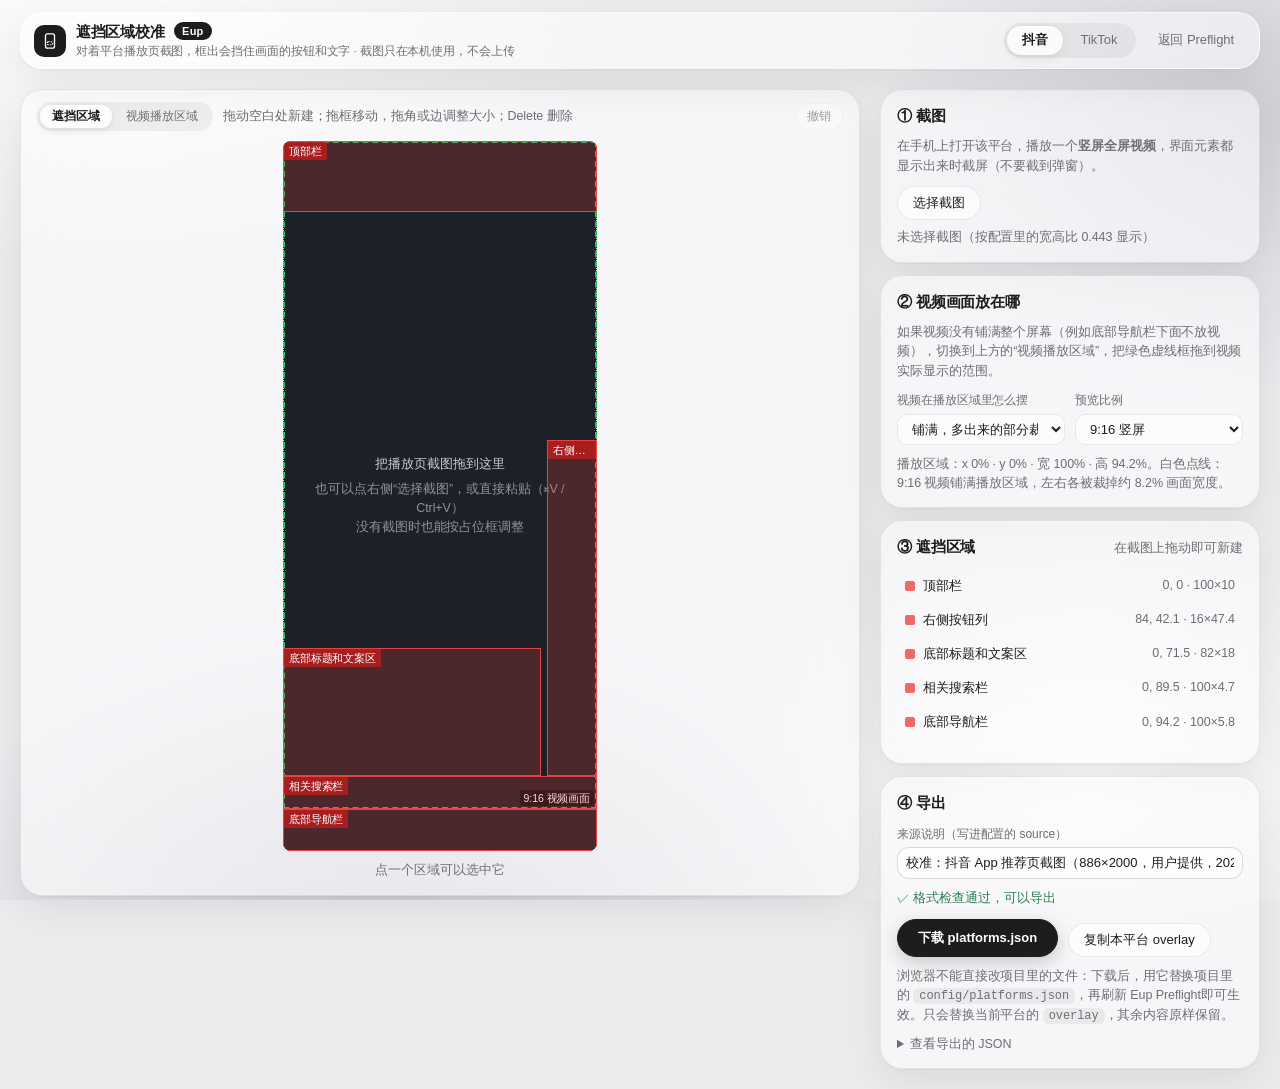
==== calibrate.html @ 6e2a523f "新 logo：取景框左半边连成 E、中横变成勾（顶栏、页脚、各页面标签图标） Co-Authored-By: Claude Opus 5.5 <noreply@anthropic.com>" ====
<!doctype html>
<html lang="zh-CN">
<head>
  <meta charset="utf-8">
  <meta name="viewport" content="width=device-width, initial-scale=1">
  <link rel="icon" href="data:image/svg+xml,%3Csvg%20xmlns%3D%22http%3A%2F%2Fwww.w3.org%2F2000%2Fsvg%22%20viewBox%3D%220%200%2024%2024%22%3E%3Crect%20width%3D%2224%22%20height%3D%2224%22%20rx%3D%226.5%22%20fill%3D%22%231d1d1f%22%2F%3E%3Cg%20fill%3D%22none%22%20stroke%3D%22%23fff%22%20stroke-width%3D%222.2%22%20stroke-linecap%3D%22round%22%20stroke-linejoin%3D%22round%22%3E%3Cpath%20d%3D%22M10%205H6.5A1.5%201.5%200%200%200%205%206.5v11A1.5%201.5%200%200%200%206.5%2019H10%22%2F%3E%3Cpath%20d%3D%22M15.5%205h2A1.5%201.5%200%200%201%2019%206.5v2%22%2F%3E%3Cpath%20d%3D%22M19%2015.5v2a1.5%201.5%200%200%201-1.5%201.5h-2%22%2F%3E%3Cpath%20d%3D%22M5%2012h3.4l2.3%202.2%204.6-4.7%22%2F%3E%3C%2Fg%3E%3C%2Fsvg%3E">
  <title>遮挡区域校准 · Eup Preflight</title>
  <link rel="stylesheet" href="css/base.css">
  <link rel="stylesheet" href="css/calibrate.css">
</head>
<body>
  <!-- ===== 顶栏 ===== -->
  <header class="topbar glass">
    <div class="brand">
      <span class="logo" aria-hidden="true">
        <svg viewBox="0 0 24 24" width="18" height="18"><rect x="6" y="2.5" width="12" height="19" rx="2.5" fill="none" stroke="currentColor" stroke-width="1.8"/><rect x="8.5" y="13" width="7" height="4" rx="1" fill="none" stroke="currentColor" stroke-width="1.6" stroke-dasharray="2 1.5"/></svg>
      </span>
      <div>
        <div class="brand-name">遮挡区域校准 <span class="brand-tag" title="Eup 的个人作品">Eup</span></div>
        <div class="brand-sub">对着平台播放页截图，框出会挡住画面的按钮和文字 · 截图只在本机使用，不会上传</div>
      </div>
    </div>
    <div class="top-actions">
      <div class="seg" id="platformSeg" role="group" aria-label="要校准的平台"></div>
      <a class="btn ghost" href="index.html">返回 Preflight</a>
    </div>
  </header>

  <div id="errorBox" class="cal-error" hidden></div>

  <main class="cal">
    <!-- ===== 左：截图和区域 ===== -->
    <section class="cal-stage-wrap">
      <div class="stage-tools">
        <div class="seg seg-sm" id="modeSeg" role="group" aria-label="编辑对象">
          <button data-mode="zones" class="on">遮挡区域</button>
          <button data-mode="area">视频播放区域</button>
        </div>
        <span class="hint" id="modeHint"></span>
        <button class="btn sm" id="undoBtn" disabled title="撤销（⌘Z / Ctrl+Z）">撤销</button>
      </div>
      <div class="stage" id="stage" tabindex="0" aria-label="截图画布">
        <img id="shot" alt="" hidden>
        <div class="stage-empty" id="stageEmpty">
          <div>把播放页截图拖到这里</div>
          <div class="hint">也可以点右侧“选择截图”，或直接粘贴（⌘V / Ctrl+V）<br>没有截图时也能按占位框调整</div>
        </div>
        <div class="layer" id="layer"></div>
      </div>
      <div class="stage-foot hint" id="stageFoot"></div>
    </section>

    <!-- ===== 右：设置 ===== -->
    <aside class="cal-side">
      <div class="draft-bar" id="draftBar" hidden>
        <span id="draftText"></span>
        <button class="btn sm" id="discardDraft">放弃修改</button>
      </div>

      <section class="cal-card">
        <h3>① 截图</h3>
        <p class="hint">在手机上打开该平台，播放一个<b>竖屏全屏视频</b>，界面元素都显示出来时截屏（不要截到弹窗）。</p>
        <div class="row">
          <button class="btn" id="pickShot">选择截图</button>
          <input type="file" id="shotInput" accept="image/*" hidden>
          <span class="hint num" id="shotInfo">未选择截图</span>
        </div>
        <p class="hint" id="aspectNote" hidden></p>
      </section>

      <section class="cal-card">
        <h3>② 视频画面放在哪</h3>
        <p class="hint">如果视频没有铺满整个屏幕（例如底部导航栏下面不放视频），切换到上方的“视频播放区域”，把绿色虚线框拖到视频实际显示的范围。</p>
        <div class="row">
          <label class="field">
            <span class="label">视频在播放区域里怎么摆</span>
            <select id="fitSel">
              <option value="contain">完整显示，不够的地方留黑边（contain）</option>
              <option value="cover">铺满，多出来的部分裁掉（cover）</option>
            </select>
          </label>
          <label class="field">
            <span class="label">预览比例</span>
            <select id="previewSel">
              <option value="0.5625">9:16 竖屏</option>
              <option value="0.75">3:4</option>
              <option value="1">1:1</option>
              <option value="1.7778">16:9 横屏</option>
            </select>
          </label>
        </div>
        <p class="hint" id="fitNote"></p>
      </section>

      <section class="cal-card">
        <div class="card-head">
          <h3>③ 遮挡区域</h3>
          <span class="hint">在截图上拖动即可新建</span>
        </div>
        <ul class="zlist" id="zoneList"></ul>
        <div id="editor"></div>
      </section>

      <section class="cal-card">
        <h3>④ 导出</h3>
        <label class="field">
          <span class="label">来源说明（写进配置的 source）</span>
          <input type="text" id="sourceInput" placeholder="例如：校准：抖音 App 33.2（iPhone 15）播放页截图">
        </label>
        <div id="problems"></div>
        <div class="row">
          <button class="btn primary" id="downloadBtn">下载 platforms.json</button>
          <button class="btn" id="copyBtn">复制本平台 overlay</button>
        </div>
        <p class="hint">浏览器不能直接改项目里的文件：下载后，用它替换项目里的 <code>config/platforms.json</code>，再刷新 Eup Preflight即可生效。只会替换当前平台的 <code>overlay</code>，其余内容原样保留。</p>
        <details class="json-preview">
          <summary>查看导出的 JSON</summary>
          <pre id="jsonPreview"></pre>
        </details>
      </section>
    </aside>
  </main>

  <script type="module" src="js/calibrate.js"></script>
</body>
</html>
---- css/base.css ----
@charset "UTF-8"; /* 托管服务器返回的 CSS 不带字符集，声明一下，免得中文和符号被当成别的编码显示成乱码 */
/* ============================================================
   base.css —— Eup Preflight 的通用样式：颜色变量（含深色模式）、液态玻璃材质、按钮、表单、状态标签、顶栏、高级面板
   设计方向：Apple 液态玻璃（Liquid Glass），黑白灰。
     · 界面本身只用黑、白、灰；强调色 = 纯黑（深色模式下纯白）
     · 绿 / 橙 / 红只用在很小的状态标记上（通过 / 警告 / 不通过），并且降低了饱和度
     · 大块容器是半透明“玻璃”：背景模糊 + 细的高光描边；内部小卡片只用半透明底，不再叠加模糊（省性能）
   ============================================================ */

/* ---------- 颜色与尺寸（自动适配深色模式） ---------- */
:root {
  color-scheme: light dark;
  --bg: #ececef;
  --surface: rgba(255, 255, 255, .62);     /* 玻璃内部的卡片、输入框 */
  --fill: rgba(0, 0, 0, .05);               /* 轻底色：分段控件轨道、悬停 */
  --text: #1d1d1f;
  --muted: #6e6e73;
  --subtle: #8e8e93;
  --line: rgba(0, 0, 0, .08);
  --line-strong: rgba(0, 0, 0, .14);
  --accent: #1d1d1f;                        /* 黑白灰：强调色就是黑 */
  --accent-weak: rgba(0, 0, 0, .06);
  --on-accent: #ffffff;
  --pass: #2e7d55; --pass-bg: rgba(46, 125, 85, .12);
  --warn: #a2650e; --warn-bg: rgba(162, 101, 14, .12);
  --fail: #c0362c; --fail-bg: rgba(192, 54, 44, .11);
  --info: #3c3c43; --info-bg: rgba(0, 0, 0, .06);
  --na: #8e8e93;   --na-bg: rgba(0, 0, 0, .05);
  --radius: 18px;
  --radius-sm: 12px;

  /* 玻璃材质 */
  --glass: rgba(255, 255, 255, .52);
  --glass-strong: rgba(255, 255, 255, .78);
  --glass-hi: rgba(255, 255, 255, .95);     /* 高光描边最亮处 */
  --glass-lo: rgba(255, 255, 255, .25);     /* 高光描边最暗处 */
  --glass-shadow: 0 12px 40px rgba(0, 0, 0, .08), 0 1px 3px rgba(0, 0, 0, .05);
  --glass-blur: blur(28px) saturate(170%);
  --press: rgba(0, 0, 0, .08);
  --font: -apple-system, BlinkMacSystemFont, "SF Pro Text", "SF Pro Display", "PingFang SC", "Hiragino Sans GB", "Microsoft YaHei", sans-serif;
}
@media (prefers-color-scheme: dark) {
  :root {
    --bg: #0a0a0b;
    --surface: rgba(255, 255, 255, .06);
    --fill: rgba(255, 255, 255, .08);
    --text: #f5f5f7;
    --muted: #a1a1a6;
    --subtle: #7c7c80;
    --line: rgba(255, 255, 255, .09);
    --line-strong: rgba(255, 255, 255, .16);
    --accent: #f5f5f7;
    --accent-weak: rgba(255, 255, 255, .10);
    --on-accent: #0a0a0b;
    --pass: #63c795; --pass-bg: rgba(99, 199, 149, .14);
    --warn: #e2a84e; --warn-bg: rgba(226, 168, 78, .14);
    --fail: #ff7b6c; --fail-bg: rgba(255, 123, 108, .14);
    --info: #d1d1d6; --info-bg: rgba(255, 255, 255, .08);
    --na: #8e8e93;   --na-bg: rgba(255, 255, 255, .06);
    --glass: rgba(38, 38, 42, .46);
    --glass-strong: rgba(58, 58, 62, .72);
    --glass-hi: rgba(255, 255, 255, .22);
    --glass-lo: rgba(255, 255, 255, .04);
    --glass-shadow: 0 12px 40px rgba(0, 0, 0, .45), 0 1px 3px rgba(0, 0, 0, .3);
    --press: rgba(255, 255, 255, .1);
  }
}
@media (prefers-color-scheme: dark) {
  .btn { box-shadow: inset 0 1px 0 rgba(255, 255, 255, .06); }
  .seg button.on { box-shadow: 0 2px 8px rgba(0, 0, 0, .35), inset 0 1px 0 rgba(255, 255, 255, .1); }
}

* { box-sizing: border-box; }
[hidden] { display: none !important; } /* 有些元素设置了 display，确保 hidden 属性仍然生效 */
html { -webkit-text-size-adjust: 100%; }
body {
  margin: 0; color: var(--text); min-height: 100vh;
  font: 14px/1.55 var(--font); -webkit-font-smoothing: antialiased; letter-spacing: -.005em;
  /* 玻璃需要有东西可“透”：几块柔和的灰色光斑做背景，固定不随页面滚动 */
  background:
    radial-gradient(60vw 50vh at 8% -5%, rgba(255, 255, 255, .95), transparent 70%),
    radial-gradient(45vw 45vh at 100% 12%, rgba(196, 196, 204, .7), transparent 70%),
    radial-gradient(55vw 50vh at 30% 105%, rgba(178, 178, 186, .55), transparent 70%),
    radial-gradient(40vw 40vh at 85% 85%, rgba(255, 255, 255, .8), transparent 70%),
    var(--bg);
  background-attachment: fixed;
}
@media (prefers-color-scheme: dark) {
  body {
    background:
      radial-gradient(60vw 50vh at 8% -5%, rgba(90, 90, 98, .55), transparent 70%),
      radial-gradient(45vw 45vh at 100% 12%, rgba(60, 60, 66, .6), transparent 70%),
      radial-gradient(55vw 50vh at 30% 105%, rgba(70, 70, 78, .45), transparent 70%),
      radial-gradient(40vw 40vh at 85% 85%, rgba(40, 40, 44, .7), transparent 70%),
      var(--bg);
    background-attachment: fixed;
  }
}
h3 { font-size: 15px; font-weight: 600; margin: 0; letter-spacing: -.01em; }
code { font: 12px ui-monospace, "SF Mono", Menlo, monospace; background: var(--fill); padding: 1px 6px; border-radius: 6px; }
a { color: var(--text); text-underline-offset: 3px; }
.hint { color: var(--muted); font-size: 12.5px; }
.num { font-variant-numeric: tabular-nums; }
::selection { background: rgba(120, 120, 128, .3); }

/* ---------- 液态玻璃：大块容器用 .glass ---------- */
.glass {
  position: relative;
  background: var(--glass);
  -webkit-backdrop-filter: var(--glass-blur); backdrop-filter: var(--glass-blur);
  border-radius: 24px;
  box-shadow: var(--glass-shadow);
}
/* 高光描边：左上和右下亮、中间暗，像光线打在玻璃边缘 */
.glass::before {
  content: ""; position: absolute; inset: 0; border-radius: inherit; padding: 1px; pointer-events: none; z-index: 0;
  background: linear-gradient(150deg, var(--glass-hi), var(--glass-lo) 30%, var(--glass-lo) 70%, var(--glass-hi));
  -webkit-mask: linear-gradient(#000 0 0) content-box, linear-gradient(#000 0 0);
  -webkit-mask-composite: xor; mask-composite: exclude;
}

/* ---------- 按钮 / 分段 / 表单 ---------- */
.btn {
  font: inherit; font-size: 13px; font-weight: 500; color: var(--text); background: var(--surface);
  border: 1px solid var(--line); border-radius: 999px;
  padding: 6px 15px; cursor: pointer; white-space: nowrap;
  transition: background .2s, transform .12s, box-shadow .2s;
  box-shadow: inset 0 1px 0 rgba(255, 255, 255, .5);
}
.btn:hover { background: var(--glass-strong); }
.btn:active { transform: scale(.97); }
a.btn { display: inline-block; text-decoration: none; } /* 链接做成按钮样式时去掉下划线 */
.btn:disabled { opacity: .4; cursor: not-allowed; transform: none; }
.btn.primary { background: var(--accent); border-color: var(--accent); color: var(--on-accent); font-weight: 600; padding: 8px 20px; box-shadow: 0 6px 18px rgba(0, 0, 0, .18); }
.btn.primary:hover { filter: brightness(1.15); background: var(--accent); }
.btn.ghost { border-color: transparent; background: transparent; color: var(--muted); box-shadow: none; }
.btn.ghost:hover { background: var(--fill); color: var(--text); }
.btn.ghost.on { background: var(--fill); color: var(--text); } /* 高级面板展开时 */
.btn.sm { font-size: 12px; padding: 3px 11px; }
.link { border: 0; background: none; padding: 0; font: inherit; font-size: 12.5px; color: var(--muted); cursor: pointer; text-decoration: underline; text-underline-offset: 3px; }
.link:hover { color: var(--text); }

/* 分段控件：玻璃轨道 + 浮起的选中块 */
.seg { display: inline-flex; background: var(--fill); border-radius: 999px; padding: 3px; gap: 2px; }
.seg button { border: 0; background: transparent; color: var(--muted); font: inherit; font-size: 13px; font-weight: 500; padding: 4px 15px; border-radius: 999px; cursor: pointer; transition: background .2s, color .2s; }
.seg button:hover:not(.on):not(:disabled) { color: var(--text); }
.seg button.on { background: var(--glass-strong); color: var(--text); font-weight: 600; box-shadow: 0 2px 8px rgba(0, 0, 0, .1), inset 0 1px 0 rgba(255, 255, 255, .6); }
.seg button:disabled { opacity: .4; cursor: not-allowed; }
.seg-sm button { font-size: 12px; padding: 2px 12px; }

select, input[type=number], input[type=text], textarea {
  font: inherit; font-size: 13px; color: var(--text); background: var(--surface);
  border: 1px solid var(--line); border-radius: 10px; padding: 6px 10px;
  transition: border-color .2s, box-shadow .2s;
}
select:focus, input:focus, textarea:focus { outline: none; border-color: var(--line-strong); box-shadow: 0 0 0 3px var(--accent-weak); }
input[type=checkbox] { accent-color: var(--accent); width: 15px; height: 15px; margin: 0; flex: none; }
input[type=range] { accent-color: var(--accent); }
.field { display: flex; flex-direction: column; gap: 4px; }
.label { font-size: 12px; color: var(--muted); }
.check-line { display: inline-flex; align-items: center; gap: 7px; font-size: 13px; cursor: pointer; }
:focus-visible { outline: 2px solid var(--accent); outline-offset: 2px; }

/* ---------- 状态标签 ---------- */
.badge { display: inline-block; padding: 0 8px; border-radius: 999px; font-size: 11.5px; font-weight: 600; line-height: 20px; white-space: nowrap; }
.badge.pass { color: var(--pass); background: var(--pass-bg); }
.badge.warn { color: var(--warn); background: var(--warn-bg); }
.badge.fail { color: var(--fail); background: var(--fail-bg); }
.badge.info { color: var(--info); background: var(--info-bg); }
.badge.na, .badge.pending { color: var(--na); background: var(--na-bg); }
.tag { font-size: 11.5px; color: var(--muted); border: 1px solid var(--line-strong); padding: 0 8px; border-radius: 999px; }

/* ---------- 顶栏：悬浮的玻璃条 ---------- */
.topbar {
  position: sticky; top: 12px; z-index: 20;
  display: flex; align-items: center; justify-content: space-between; gap: 12px;
  width: min(1280px, calc(100% - 40px)); margin: 12px auto 0; padding: 8px 10px 8px 14px; border-radius: 22px;
}
.topbar > * { position: relative; z-index: 1; }
.brand { display: flex; align-items: center; gap: 10px; min-width: 0; }
.logo { width: 32px; height: 32px; border-radius: 10px; background: var(--accent); color: var(--on-accent); display: grid; place-items: center; flex: none; }
.brand-name { font-weight: 700; font-size: 15px; letter-spacing: -.02em; }
.brand-sub { font-size: 11.5px; color: var(--muted); }
.top-actions { display: flex; align-items: center; gap: 6px; }
/* 个人标签 Eup：黑色小胶囊（深色模式下反白） */
.brand-tag {
  display: inline-block; margin-left: 6px; padding: 0 8px; border-radius: 999px; vertical-align: 2px;
  font-size: 11px; font-weight: 700; line-height: 18px; letter-spacing: .02em;
  background: var(--accent); color: var(--on-accent);
}
/* 页脚署名 */
.sign { display: flex; align-items: center; justify-content: center; gap: 6px; padding: 4px 0 28px; font-size: 12px; color: var(--muted); }
.sign b { color: var(--text); font-weight: 700; }
.sign-mark { width: 20px; height: 20px; border-radius: 6px; background: var(--accent); color: var(--on-accent); display: grid; place-items: center; }
.sign-dot { color: var(--subtle); }
.sign a { color: inherit; text-decoration: none; }
.sign a:hover { color: var(--text); text-decoration: underline; }

/* 下拉菜单（“最近”） */
.menu-wrap { position: relative; }
.menu {
  position: absolute; right: 0; top: calc(100% + 8px); width: 320px; max-height: 60vh; overflow: auto;
  padding: 6px; border-radius: 18px; background: var(--glass-strong); z-index: 30;
}
.menu > * { position: relative; z-index: 1; }
.menu-item { display: flex; flex-direction: column; gap: 1px; width: 100%; text-align: left; border: 0; background: none; font: inherit; color: var(--text); padding: 8px 10px; border-radius: 12px; cursor: pointer; }
.menu-item:hover { background: var(--fill); }
.menu-item .m-name { font-size: 13px; font-weight: 500; overflow: hidden; text-overflow: ellipsis; white-space: nowrap; }
.menu-item .m-sub { font-size: 11.5px; color: var(--muted); }
.menu-item.on .m-name::after { content: " \00B7  \5F53\524D"; color: var(--muted); font-weight: 400; }
.menu-sep { height: 1px; background: var(--line); margin: 4px 6px; }
.menu-empty { padding: 10px; font-size: 12.5px; color: var(--muted); }

/* ---------- 高级 ---------- */
.adv { width: min(1280px, calc(100% - 40px)); margin: 12px auto 0; border-radius: 22px; }
.adv-inner { position: relative; z-index: 1; padding: 16px 20px 18px; }
.adv-row { display: flex; flex-wrap: wrap; gap: 12px 20px; align-items: flex-end; margin-bottom: 14px; }
.adv-note { flex-basis: 100%; margin: 0; }
.adv-head { display: flex; align-items: center; justify-content: space-between; margin-bottom: 4px; }
.table-wrap { overflow-x: auto; }
.table { width: 100%; border-collapse: collapse; margin-top: 8px; font-size: 12.5px; }
.table th, .table td { text-align: left; padding: 6px 10px; border-bottom: 1px solid var(--line); white-space: nowrap; }
.table th { color: var(--muted); font-weight: 500; }

/* 尊重“减少动态效果”设置 */
@media (prefers-reduced-motion: reduce) {
  * { transition: none !important; }
}
---- css/calibrate.css ----
@charset "UTF-8"; /* 托管服务器返回的 CSS 不带字符集，声明一下，免得中文和符号被当成别的编码显示成乱码 */
/* ============================================================
   calibrate.css —— 遮挡区域校准页
   画布上的框画在截图上面，截图颜色不确定，所以框用固定的高对比颜色（不跟随深色模式）
   ============================================================ */

.cal {
  max-width: 1240px; margin: 0 auto; padding: 20px;
  display: grid; grid-template-columns: minmax(0, 1fr) 380px; gap: 20px; align-items: start;
}
.cal-error { max-width: 1200px; margin: 16px auto 0; padding: 10px 14px; border-radius: var(--radius-sm); background: var(--fail-bg); color: var(--fail); font-size: 13px; white-space: pre-line; }

/* ---------- 左：画布 ---------- */
.cal-stage-wrap {
  position: sticky; top: 76px;
  background: var(--surface); border: 1px solid var(--line); border-radius: var(--radius);
  padding: 12px 16px 14px; display: flex; flex-direction: column; align-items: center; gap: 10px;
}
.stage-tools { align-self: stretch; display: flex; align-items: center; gap: 10px; flex-wrap: wrap; }
.stage-tools .hint { flex: 1; min-width: 160px; }

.stage {
  --aspect: 0.4615;
  --stage-h: calc(100vh - 190px);
  position: relative; width: min(100%, calc(var(--stage-h) * var(--aspect))); aspect-ratio: var(--aspect);
  background: #1d2026; border-radius: 8px; overflow: hidden;
  touch-action: none; user-select: none; -webkit-user-select: none; cursor: crosshair; outline: none;
}
.stage:focus-visible { box-shadow: 0 0 0 2px var(--accent); }
.stage.over { box-shadow: 0 0 0 3px var(--accent); }
.stage img { position: absolute; inset: 0; width: 100%; height: 100%; pointer-events: none; }
.stage-empty { position: absolute; inset: 0; display: grid; place-content: center; gap: 6px; text-align: center; color: #c9ccd2; font-size: 13px; padding: 16px; pointer-events: none; }
.stage-empty .hint { color: #8d939e; }
.layer { position: absolute; inset: 0; }
.stage-foot { align-self: stretch; text-align: center; min-height: 1.6em; }

/* 遮挡区域 */
.z { position: absolute; background: rgba(239, 68, 68, .22); border: 1.5px solid rgba(239, 68, 68, .95); cursor: move; }
.z .z-name {
  position: absolute; left: 0; top: 0; max-width: 100%; padding: 1px 5px; font-size: 11px; line-height: 16px;
  color: #fff; background: rgba(185, 28, 28, .85); white-space: nowrap; overflow: hidden; text-overflow: ellipsis; pointer-events: none;
}
.z.sel { background: rgba(59, 130, 246, .2); border-color: #3b82f6; z-index: 2; }
.z.sel .z-name { background: #2563eb; }
.mode-area .z { pointer-events: none; opacity: .45; }

/* 视频播放区域（绿色虚线） + 预览比例的视频画面（白色点线） */
.va { position: absolute; border: 2px dashed #22c55e; pointer-events: none; }
.mode-area .va { pointer-events: auto; cursor: move; background: rgba(34, 197, 94, .12); z-index: 3; }
.va .z-name { background: #15803d; }
.vbox { position: absolute; border: 1.5px dotted rgba(255, 255, 255, .85); pointer-events: none; }
.vbox span { position: absolute; right: 2px; bottom: 2px; font-size: 10.5px; color: #fff; background: rgba(0, 0, 0, .55); padding: 0 4px; border-radius: 3px; }

/* 8 个缩放把手 */
.hd { position: absolute; width: 11px; height: 11px; background: #fff; border: 1.5px solid #2563eb; border-radius: 2px; transform: translate(-50%, -50%); z-index: 4; }
.va .hd { border-color: #15803d; }
.hd[data-h=nw] { left: 0; top: 0; cursor: nwse-resize; }
.hd[data-h=n]  { left: 50%; top: 0; cursor: ns-resize; }
.hd[data-h=ne] { left: 100%; top: 0; cursor: nesw-resize; }
.hd[data-h=e]  { left: 100%; top: 50%; cursor: ew-resize; }
.hd[data-h=se] { left: 100%; top: 100%; cursor: nwse-resize; }
.hd[data-h=s]  { left: 50%; top: 100%; cursor: ns-resize; }
.hd[data-h=sw] { left: 0; top: 100%; cursor: nesw-resize; }
.hd[data-h=w]  { left: 0; top: 50%; cursor: ew-resize; }

/* ---------- 右：设置 ---------- */
.cal-side { display: flex; flex-direction: column; gap: 12px; min-width: 0; }
.cal-card { background: var(--surface); border: 1px solid var(--line); border-radius: var(--radius); padding: 14px 16px; display: flex; flex-direction: column; gap: 10px; }
.cal-card p { margin: 0; }
.card-head { display: flex; align-items: baseline; justify-content: space-between; gap: 8px; }
.row { display: flex; flex-wrap: wrap; align-items: flex-end; gap: 8px 10px; }
.row .field { flex: 1; min-width: 140px; }
.row select { width: 100%; }
input[type=text], textarea {
  font: inherit; font-size: 13px; color: var(--text); background: var(--surface);
  border: 1px solid var(--line-strong); border-radius: var(--radius-sm); padding: 5px 8px; width: 100%;
}
textarea { resize: vertical; min-height: 52px; }
input[type=number] { width: 100%; }
.draft-bar { display: flex; align-items: center; gap: 8px; padding: 8px 12px; border-radius: var(--radius-sm); background: var(--info-bg); color: var(--info); font-size: 12.5px; }
.draft-bar span { flex: 1; }

/* 区域列表 */
.zlist { list-style: none; margin: 0; padding: 0; display: flex; flex-direction: column; }
.zlist li { display: flex; align-items: center; gap: 8px; padding: 7px 8px; border-radius: var(--radius-sm); cursor: pointer; font-size: 13px; }
.zlist li:hover { background: var(--fill); }
.zlist li.sel { background: var(--accent-weak); }
.zlist .sw { width: 10px; height: 10px; border-radius: 2px; background: rgba(239, 68, 68, .8); flex: none; }
.zlist li.sel .sw { background: #3b82f6; }
.zlist .zl-name { flex: 1; min-width: 0; overflow: hidden; text-overflow: ellipsis; white-space: nowrap; }
.zlist .empty-li { cursor: default; color: var(--muted); }
.zlist .empty-li:hover { background: none; }

/* 选中区域的编辑器 */
.editor { border-top: 1px solid var(--line); padding-top: 12px; display: flex; flex-direction: column; gap: 8px; }
.grid4 { display: grid; grid-template-columns: repeat(4, minmax(0, 1fr)); gap: 6px; }
.editor-foot { display: flex; align-items: center; justify-content: space-between; gap: 8px; flex-wrap: wrap; }

/* 导出 */
.problems { margin: 0; padding: 8px 12px 8px 26px; border-radius: var(--radius-sm); background: var(--warn-bg); color: var(--warn); font-size: 12.5px; }
.ok-line { font-size: 12.5px; color: var(--pass); }
.json-preview summary { cursor: pointer; font-size: 12.5px; color: var(--muted); }
.json-preview pre { margin: 8px 0 0; max-height: 280px; overflow: auto; font: 11.5px/1.5 ui-monospace, Menlo, monospace; background: var(--fill); padding: 10px; border-radius: var(--radius-sm); white-space: pre; }

@media (max-width: 900px) {
  .cal { grid-template-columns: minmax(0, 1fr); padding: 16px; }
  .cal-stage-wrap { position: static; }
  .stage { --stage-h: 72vh; }
  .topbar { flex-wrap: wrap; padding: 10px 16px; }
  .brand-sub { display: none; }
}

/* ---------- 液态玻璃（和 Eup Preflight 主页面同一套风格） ---------- */
.cal-stage-wrap, .cal-card {
  background: var(--glass); -webkit-backdrop-filter: var(--glass-blur); backdrop-filter: var(--glass-blur);
  border: 1px solid var(--line); border-radius: 22px; box-shadow: var(--glass-shadow);
}
.cal { max-width: 1280px; }
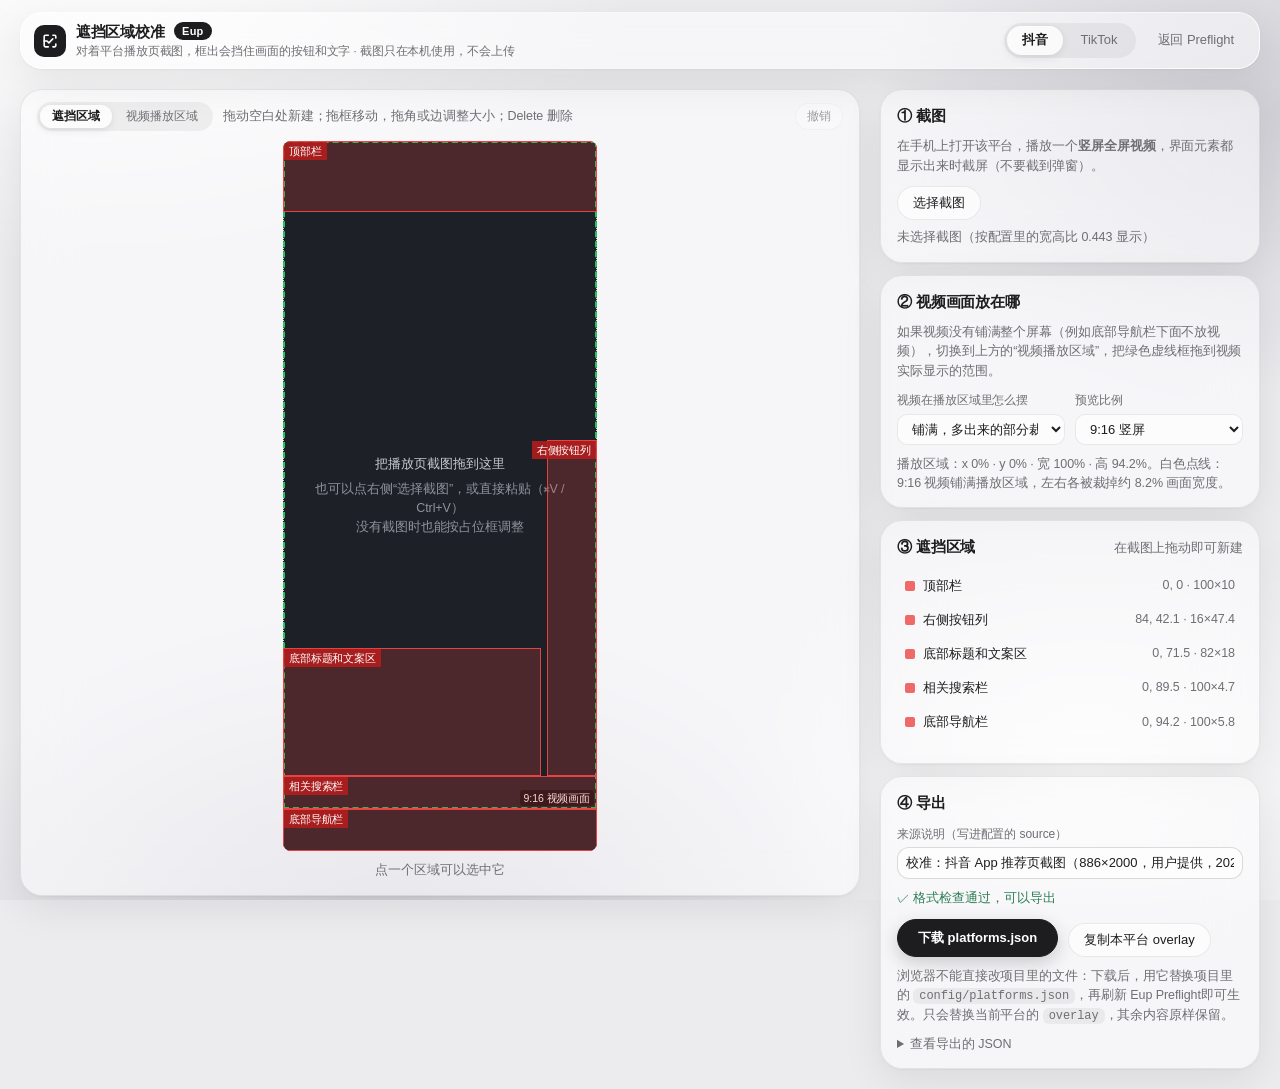
==== commit 707fa016: "界面优化：封面比例改用中性颜色、清晰度提示合并、下载按钮移到预览区上方；体检通过时去掉重复提示；遮挡预览注明“当前画面”；校准页换新 logo、靠右区域标签完整显示 Co-Authored-By: C" ====
--- a/calibrate.html
+++ b/calibrate.html
@@ -13,7 +13,7 @@
   <header class="topbar glass">
     <div class="brand">
       <span class="logo" aria-hidden="true">
-        <svg viewBox="0 0 24 24" width="18" height="18"><rect x="6" y="2.5" width="12" height="19" rx="2.5" fill="none" stroke="currentColor" stroke-width="1.8"/><rect x="8.5" y="13" width="7" height="4" rx="1" fill="none" stroke="currentColor" stroke-width="1.6" stroke-dasharray="2 1.5"/></svg>
+        <svg viewBox="0 0 24 24" width="20" height="20"><g fill="none" stroke="currentColor" stroke-width="1.9" stroke-linecap="round" stroke-linejoin="round"><path d="M10 5H6.5A1.5 1.5 0 0 0 5 6.5v11A1.5 1.5 0 0 0 6.5 19H10"/><path d="M15.5 5h2A1.5 1.5 0 0 1 19 6.5v2"/><path d="M19 15.5v2a1.5 1.5 0 0 1-1.5 1.5h-2"/><path d="M5 12h3.4l2.3 2.2 4.6-4.7"/></g></svg>
       </span>
       <div>
         <div class="brand-name">遮挡区域校准 <span class="brand-tag" title="Eup 的个人作品">Eup</span></div>
--- a/css/calibrate.css
+++ b/css/calibrate.css
@@ -37,9 +37,10 @@
 /* 遮挡区域 */
 .z { position: absolute; background: rgba(239, 68, 68, .22); border: 1.5px solid rgba(239, 68, 68, .95); cursor: move; }
 .z .z-name {
-  position: absolute; left: 0; top: 0; max-width: 100%; padding: 1px 5px; font-size: 11px; line-height: 16px;
+  position: absolute; left: 0; top: 0; padding: 1px 5px; font-size: 11px; line-height: 16px;
   color: #fff; background: rgba(185, 28, 28, .85); white-space: nowrap; overflow: hidden; text-overflow: ellipsis; pointer-events: none;
 }
+.z.r .z-name { left: auto; right: 0; }
 .z.sel { background: rgba(59, 130, 246, .2); border-color: #3b82f6; z-index: 2; }
 .z.sel .z-name { background: #2563eb; }
 .mode-area .z { pointer-events: none; opacity: .45; }
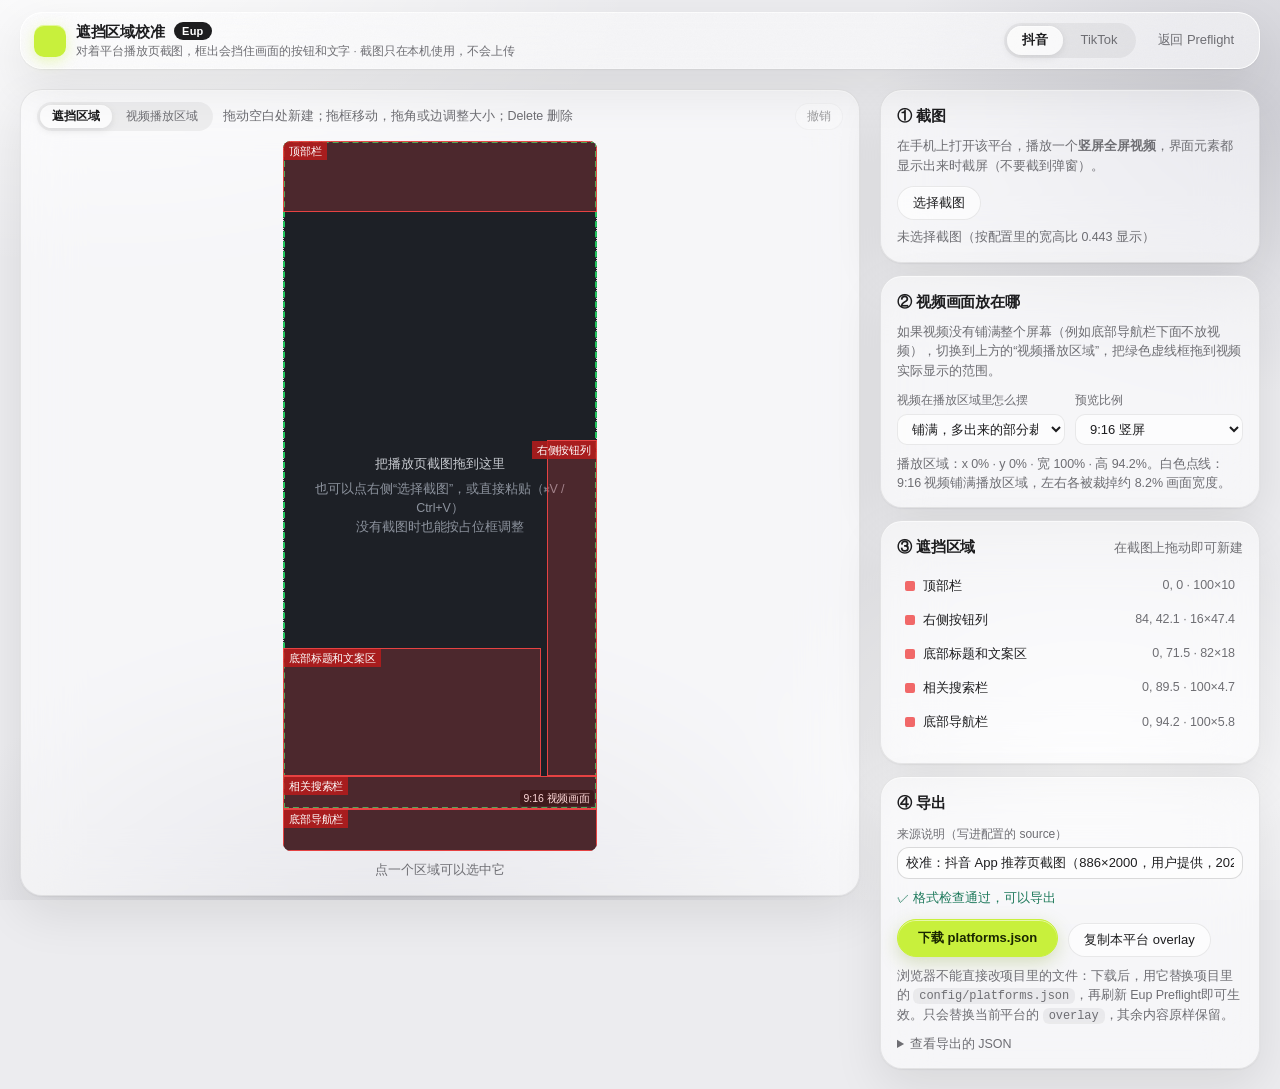
==== commit 285d694d: "视觉系统：霓虹柠檬品牌色、通过色偏蓝并加对勾、玻璃高光与噪点和鼠标反光、logo 改色块占位 Co-Authored-By: Claude Opus 5.5 <noreply@anthropic.co" ====
--- a/calibrate.html
+++ b/calibrate.html
@@ -3,7 +3,7 @@
 <head>
   <meta charset="utf-8">
   <meta name="viewport" content="width=device-width, initial-scale=1">
-  <link rel="icon" href="data:image/svg+xml,%3Csvg%20xmlns%3D%22http%3A%2F%2Fwww.w3.org%2F2000%2Fsvg%22%20viewBox%3D%220%200%2024%2024%22%3E%3Crect%20width%3D%2224%22%20height%3D%2224%22%20rx%3D%226.5%22%20fill%3D%22%231d1d1f%22%2F%3E%3Cg%20fill%3D%22none%22%20stroke%3D%22%23fff%22%20stroke-width%3D%222.2%22%20stroke-linecap%3D%22round%22%20stroke-linejoin%3D%22round%22%3E%3Cpath%20d%3D%22M10%205H6.5A1.5%201.5%200%200%200%205%206.5v11A1.5%201.5%200%200%200%206.5%2019H10%22%2F%3E%3Cpath%20d%3D%22M15.5%205h2A1.5%201.5%200%200%201%2019%206.5v2%22%2F%3E%3Cpath%20d%3D%22M19%2015.5v2a1.5%201.5%200%200%201-1.5%201.5h-2%22%2F%3E%3Cpath%20d%3D%22M5%2012h3.4l2.3%202.2%204.6-4.7%22%2F%3E%3C%2Fg%3E%3C%2Fsvg%3E">
+  <link rel="icon" href="data:image/svg+xml,%3Csvg%20xmlns%3D%22http%3A%2F%2Fwww.w3.org%2F2000%2Fsvg%22%20viewBox%3D%220%200%2024%2024%22%3E%3Crect%20width%3D%2224%22%20height%3D%2224%22%20rx%3D%226.5%22%20fill%3D%22%23C8F03C%22%2F%3E%3C%2Fsvg%3E">
   <title>遮挡区域校准 · Eup Preflight</title>
   <link rel="stylesheet" href="css/base.css">
   <link rel="stylesheet" href="css/calibrate.css">
@@ -12,9 +12,7 @@
   <!-- ===== 顶栏 ===== -->
   <header class="topbar glass">
     <div class="brand">
-      <span class="logo" aria-hidden="true">
-        <svg viewBox="0 0 24 24" width="20" height="20"><g fill="none" stroke="currentColor" stroke-width="1.9" stroke-linecap="round" stroke-linejoin="round"><path d="M10 5H6.5A1.5 1.5 0 0 0 5 6.5v11A1.5 1.5 0 0 0 6.5 19H10"/><path d="M15.5 5h2A1.5 1.5 0 0 1 19 6.5v2"/><path d="M19 15.5v2a1.5 1.5 0 0 1-1.5 1.5h-2"/><path d="M5 12h3.4l2.3 2.2 4.6-4.7"/></g></svg>
-      </span>
+      <span class="logo" aria-hidden="true"></span>
       <div>
         <div class="brand-name">遮挡区域校准 <span class="brand-tag" title="Eup 的个人作品">Eup</span></div>
         <div class="brand-sub">对着平台播放页截图，框出会挡住画面的按钮和文字 · 截图只在本机使用，不会上传</div>
--- a/css/base.css
+++ b/css/base.css
@@ -1,8 +1,10 @@
 @charset "UTF-8"; /* 托管服务器返回的 CSS 不带字符集，声明一下，免得中文和符号被当成别的编码显示成乱码 */
 /* ============================================================
    base.css —— Eup Preflight 的通用样式：颜色变量（含深色模式）、液态玻璃材质、按钮、表单、状态标签、顶栏、高级面板
-   设计方向：Apple 液态玻璃（Liquid Glass），黑白灰。
-     · 界面本身只用黑、白、灰；强调色 = 纯黑（深色模式下纯白）
+   设计方向：Apple 液态玻璃（Liquid Glass），黑白灰 + 霓虹柠檬品牌色。
+     · 界面本身只用黑、白、灰；次要强调色 = 纯黑（深色模式下纯白）
+     · 品牌色霓虹柠檬只表示“行动”和“进行中”：主按钮、选中步骤、进度条和扫描线、焦点框、logo
+       状态标记（通过 / 警告 / 不通过）不用品牌色；“通过”的绿偏蓝，并带对勾，和柠檬色区分开
      · 绿 / 橙 / 红只用在很小的状态标记上（通过 / 警告 / 不通过），并且降低了饱和度
      · 大块容器是半透明“玻璃”：背景模糊 + 细的高光描边；内部小卡片只用半透明底，不再叠加模糊（省性能）
    ============================================================ */
@@ -21,7 +23,7 @@
   --accent: #1d1d1f;                        /* 黑白灰：强调色就是黑 */
   --accent-weak: rgba(0, 0, 0, .06);
   --on-accent: #ffffff;
-  --pass: #2e7d55; --pass-bg: rgba(46, 125, 85, .12);
+  --pass: #1f7a5c; --pass-bg: rgba(31, 122, 92, .12);
   --warn: #a2650e; --warn-bg: rgba(162, 101, 14, .12);
   --fail: #c0362c; --fail-bg: rgba(192, 54, 44, .11);
   --info: #3c3c43; --info-bg: rgba(0, 0, 0, .06);
@@ -29,12 +31,28 @@
   --radius: 18px;
   --radius-sm: 12px;
 
+  /* 品牌色：霓虹柠檬。填充用 --brand，上面的字用 --on-brand；需要柠檬色的文字时用 --brand-ink（浅色模式下换成深橄榄，白底上才看得清） */
+  --brand: #C8F03C;
+  --on-brand: #1A2600;
+  --brand-ink: #5A7A00;
+  --brand-glow: rgba(200, 240, 60, .35);
+
+  /* 动效参数（和 js/core/motion.js 里的 DUR / EASE 一致） */
+  --dur-fast: .18s;
+  --dur-base: .32s;
+  --dur-emph: .6s;
+  --ease: cubic-bezier(.2, .8, .2, 1);
+
   /* 玻璃材质 */
   --glass: rgba(255, 255, 255, .52);
   --glass-strong: rgba(255, 255, 255, .78);
   --glass-hi: rgba(255, 255, 255, .95);     /* 高光描边最亮处 */
   --glass-lo: rgba(255, 255, 255, .25);     /* 高光描边最暗处 */
-  --glass-shadow: 0 12px 40px rgba(0, 0, 0, .08), 0 1px 3px rgba(0, 0, 0, .05);
+  /* 两层阴影：贴近的接触阴影 + 大而柔的投影；再加一条顶部内高光，像光从上面打下来 */
+  --glass-shadow: inset 0 1px 0 rgba(255, 255, 255, .6), 0 1px 2px rgba(0, 0, 0, .06), 0 18px 50px rgba(0, 0, 0, .09);
+  --glass-noise-op: .035;
+  --glass-lit: rgba(255, 255, 255, .5);
+  --noise: url("data:image/svg+xml,%3Csvg xmlns='http://www.w3.org/2000/svg' width='160' height='160'%3E%3Cfilter id='n'%3E%3CfeTurbulence type='fractalNoise' baseFrequency='.9' numOctaves='2' stitchTiles='stitch'/%3E%3CfeColorMatrix values='0 0 0 0 .5 0 0 0 0 .5 0 0 0 0 .5 0 0 0 .06 0'/%3E%3C/filter%3E%3Crect width='100%25' height='100%25' filter='url(%23n)'/%3E%3C/svg%3E");
   --glass-blur: blur(28px) saturate(170%);
   --press: rgba(0, 0, 0, .08);
   --font: -apple-system, BlinkMacSystemFont, "SF Pro Text", "SF Pro Display", "PingFang SC", "Hiragino Sans GB", "Microsoft YaHei", sans-serif;
@@ -52,7 +70,7 @@
     --accent: #f5f5f7;
     --accent-weak: rgba(255, 255, 255, .10);
     --on-accent: #0a0a0b;
-    --pass: #63c795; --pass-bg: rgba(99, 199, 149, .14);
+    --pass: #4fd1a5; --pass-bg: rgba(79, 209, 165, .14);
     --warn: #e2a84e; --warn-bg: rgba(226, 168, 78, .14);
     --fail: #ff7b6c; --fail-bg: rgba(255, 123, 108, .14);
     --info: #d1d1d6; --info-bg: rgba(255, 255, 255, .08);
@@ -61,7 +79,11 @@
     --glass-strong: rgba(58, 58, 62, .72);
     --glass-hi: rgba(255, 255, 255, .22);
     --glass-lo: rgba(255, 255, 255, .04);
-    --glass-shadow: 0 12px 40px rgba(0, 0, 0, .45), 0 1px 3px rgba(0, 0, 0, .3);
+    --glass-shadow: inset 0 1px 0 rgba(255, 255, 255, .12), 0 1px 2px rgba(0, 0, 0, .35), 0 18px 50px rgba(0, 0, 0, .5);
+    --glass-noise-op: .05;
+    --glass-lit: rgba(255, 255, 255, .09);
+    --brand-ink: #C8F03C;
+    --brand-glow: rgba(200, 240, 60, .45);
     --press: rgba(255, 255, 255, .1);
   }
 }
@@ -71,7 +93,8 @@
 }
 
 * { box-sizing: border-box; }
-[hidden] { display: none !important; } /* 有些元素设置了 display，确保 hidden 属性仍然生效 */
+[hidden] { display: none !important; }
+body:not(.show-tech) .tech-detail { display: none !important; } /* 技术细节：在「高级」里打开后才显示 */ /* 有些元素设置了 display，确保 hidden 属性仍然生效 */
 html { -webkit-text-size-adjust: 100%; }
 body {
   margin: 0; color: var(--text); min-height: 100vh;
@@ -106,11 +129,14 @@
 /* ---------- 液态玻璃：大块容器用 .glass ---------- */
 .glass {
   position: relative;
-  background: var(--glass);
+  background-color: var(--glass);
+  background-image: var(--noise); /* 极淡的噪点：玻璃看起来像磨砂，而不是半透明塑料 */
   -webkit-backdrop-filter: var(--glass-blur); backdrop-filter: var(--glass-blur);
   border-radius: 24px;
   box-shadow: var(--glass-shadow);
 }
+/* 鼠标反光：鼠标在大玻璃块上移动时，一块淡淡的反光跟着走（js/core/glass-light.js 写 --mx / --my，只在桌面端） */
+.glass.lit { background-image: radial-gradient(260px circle at var(--mx, 50%) var(--my, -30%), var(--glass-lit), transparent 70%), var(--noise); }
 /* 高光描边：左上和右下亮、中间暗，像光线打在玻璃边缘 */
 .glass::before {
   content: ""; position: absolute; inset: 0; border-radius: inherit; padding: 1px; pointer-events: none; z-index: 0;
@@ -131,8 +157,8 @@
 .btn:active { transform: scale(.97); }
 a.btn { display: inline-block; text-decoration: none; } /* 链接做成按钮样式时去掉下划线 */
 .btn:disabled { opacity: .4; cursor: not-allowed; transform: none; }
-.btn.primary { background: var(--accent); border-color: var(--accent); color: var(--on-accent); font-weight: 600; padding: 8px 20px; box-shadow: 0 6px 18px rgba(0, 0, 0, .18); }
-.btn.primary:hover { filter: brightness(1.15); background: var(--accent); }
+.btn.primary { background: var(--brand); border-color: var(--brand); color: var(--on-brand); font-weight: 600; padding: 8px 20px; box-shadow: inset 0 1px 0 rgba(255, 255, 255, .55), 0 6px 18px rgba(120, 150, 20, .25); }
+.btn.primary:hover { background: var(--brand); box-shadow: inset 0 1px 0 rgba(255, 255, 255, .55), 0 6px 22px var(--brand-glow); filter: brightness(1.04); }
 .btn.ghost { border-color: transparent; background: transparent; color: var(--muted); box-shadow: none; }
 .btn.ghost:hover { background: var(--fill); color: var(--text); }
 .btn.ghost.on { background: var(--fill); color: var(--text); } /* 高级面板展开时 */
@@ -159,7 +185,7 @@
 .field { display: flex; flex-direction: column; gap: 4px; }
 .label { font-size: 12px; color: var(--muted); }
 .check-line { display: inline-flex; align-items: center; gap: 7px; font-size: 13px; cursor: pointer; }
-:focus-visible { outline: 2px solid var(--accent); outline-offset: 2px; }
+:focus-visible { outline: 2px solid var(--brand-ink); outline-offset: 2px; }
 
 /* ---------- 状态标签 ---------- */
 .badge { display: inline-block; padding: 0 8px; border-radius: 999px; font-size: 11.5px; font-weight: 600; line-height: 20px; white-space: nowrap; }
@@ -178,7 +204,8 @@
 }
 .topbar > * { position: relative; z-index: 1; }
 .brand { display: flex; align-items: center; gap: 10px; min-width: 0; }
-.logo { width: 32px; height: 32px; border-radius: 10px; background: var(--accent); color: var(--on-accent); display: grid; place-items: center; flex: none; }
+/* logo 暂用品牌色色块占位；换正式 logo 时只改这里、.sign-mark 和各页面的 favicon */
+.logo { width: 32px; height: 32px; border-radius: 10px; background: var(--brand); flex: none; box-shadow: inset 0 1px 0 rgba(255, 255, 255, .5), 0 4px 14px var(--brand-glow); }
 .brand-name { font-weight: 700; font-size: 15px; letter-spacing: -.02em; }
 .brand-sub { font-size: 11.5px; color: var(--muted); }
 .top-actions { display: flex; align-items: center; gap: 6px; }
@@ -191,7 +218,7 @@
 /* 页脚署名 */
 .sign { display: flex; align-items: center; justify-content: center; gap: 6px; padding: 4px 0 28px; font-size: 12px; color: var(--muted); }
 .sign b { color: var(--text); font-weight: 700; }
-.sign-mark { width: 20px; height: 20px; border-radius: 6px; background: var(--accent); color: var(--on-accent); display: grid; place-items: center; }
+.sign-mark { width: 20px; height: 20px; border-radius: 6px; background: var(--brand); }
 .sign-dot { color: var(--subtle); }
 .sign a { color: inherit; text-decoration: none; }
 .sign a:hover { color: var(--text); text-decoration: underline; }
@@ -222,7 +249,12 @@
 .table th, .table td { text-align: left; padding: 6px 10px; border-bottom: 1px solid var(--line); white-space: nowrap; }
 .table th { color: var(--muted); font-weight: 500; }
 
+/* 一次品牌色光晕（js/core/motion.js 的 pulse()） */
+.pulse { animation: brand-pulse calc(var(--dur-emph) * 2) var(--ease); }
+@keyframes brand-pulse { 0% { box-shadow: 0 0 0 0 var(--brand-glow); } 100% { box-shadow: 0 0 0 14px transparent; } }
+
 /* 尊重“减少动态效果”设置 */
 @media (prefers-reduced-motion: reduce) {
   * { transition: none !important; }
-}
+  .pulse { animation: none; }
+}
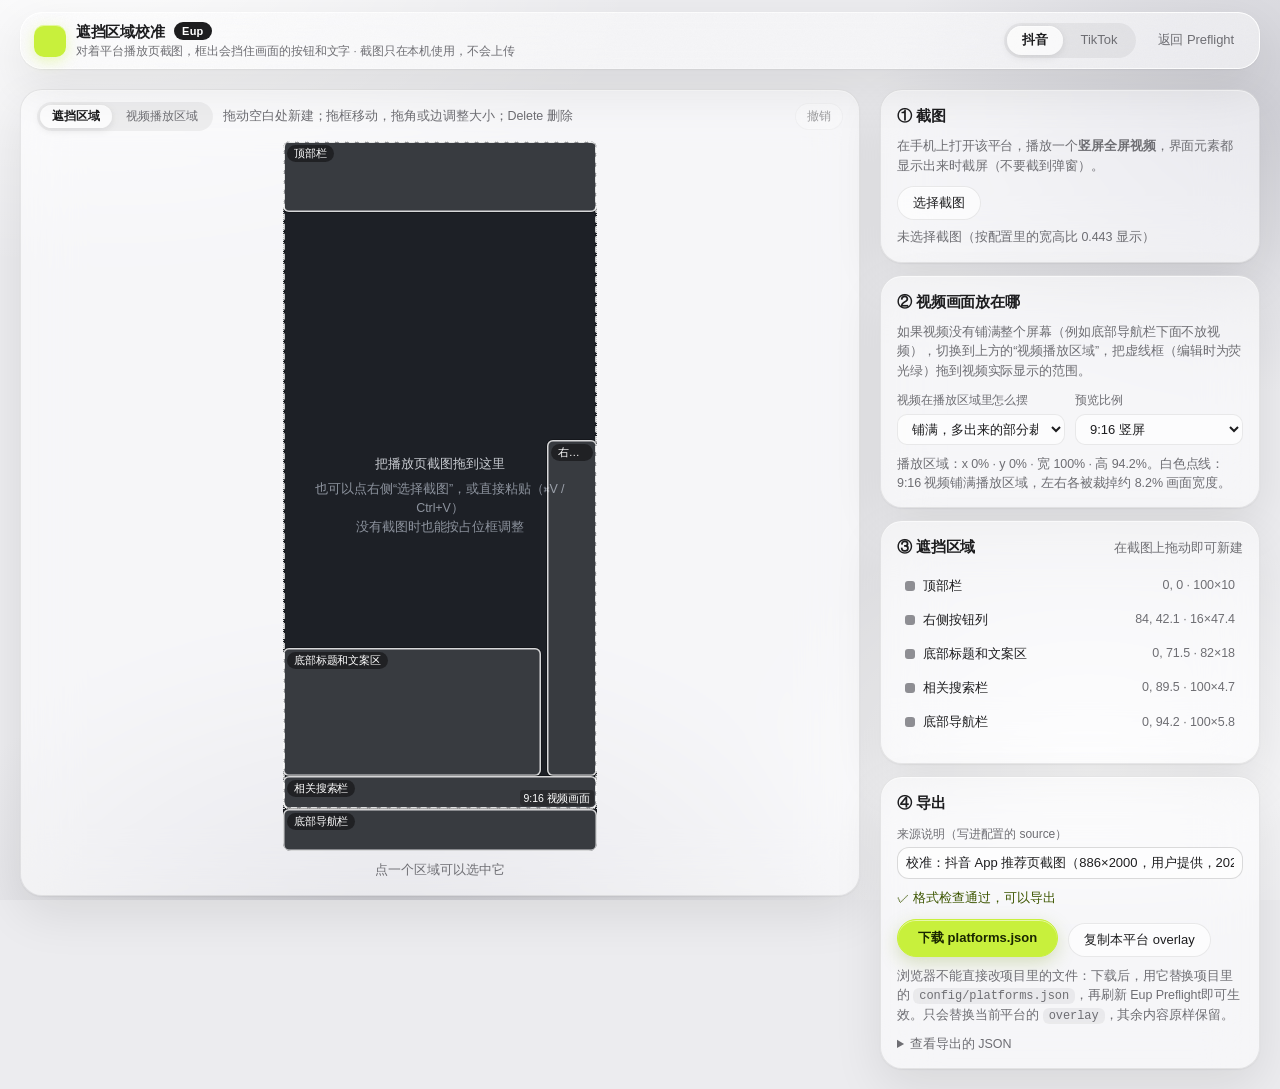
==== commit 01914367: "全应用只保留荧光绿一种颜色：状态色改为 通过 = 荧光绿、警告 = 灰、不通过 = 实心黑（深色模式实心白）；画面上“有问题”的框改为白色粗框 + 斜纹；校准页、遮挡配置预览、首屏手机框里的红 / 蓝" ====
--- a/calibrate.html
+++ b/calibrate.html
@@ -68,7 +68,7 @@
 
       <section class="cal-card">
         <h3>② 视频画面放在哪</h3>
-        <p class="hint">如果视频没有铺满整个屏幕（例如底部导航栏下面不放视频），切换到上方的“视频播放区域”，把绿色虚线框拖到视频实际显示的范围。</p>
+        <p class="hint">如果视频没有铺满整个屏幕（例如底部导航栏下面不放视频），切换到上方的“视频播放区域”，把虚线框（编辑时为荧光绿）拖到视频实际显示的范围。</p>
         <div class="row">
           <label class="field">
             <span class="label">视频在播放区域里怎么摆</span>
--- a/css/base.css
+++ b/css/base.css
@@ -4,8 +4,8 @@
    设计方向：Apple 液态玻璃（Liquid Glass），黑白灰 + 霓虹柠檬品牌色。
      · 界面本身只用黑、白、灰；次要强调色 = 纯黑（深色模式下纯白）
      · 品牌色霓虹柠檬只表示“行动”和“进行中”：主按钮、选中步骤、进度条和扫描线、焦点框、logo
-       状态标记（通过 / 警告 / 不通过）不用品牌色；“通过”的绿偏蓝，并带对勾，和柠檬色区分开
-     · 绿 / 橙 / 红只用在很小的状态标记上（通过 / 警告 / 不通过），并且降低了饱和度
+     · 整个应用只有荧光绿一种颜色。状态标记也只用荧光绿和黑白灰：通过 = 荧光绿，警告 = 灰，不通过 = 实心黑（深色模式下实心白），
+       越严重越“重”；再加上 × / ! / ✓ 图标和文字，不只靠颜色区分
      · 大块容器是半透明“玻璃”：背景模糊 + 细的高光描边；内部小卡片只用半透明底，不再叠加模糊（省性能）
    ============================================================ */
 
@@ -23,9 +23,11 @@
   --accent: #1d1d1f;                        /* 黑白灰：强调色就是黑 */
   --accent-weak: rgba(0, 0, 0, .06);
   --on-accent: #ffffff;
-  --pass: #1f7a5c; --pass-bg: rgba(31, 122, 92, .12);
-  --warn: #a2650e; --warn-bg: rgba(162, 101, 14, .12);
-  --fail: #c0362c; --fail-bg: rgba(192, 54, 44, .11);
+  /* 状态色：只用荧光绿和黑白灰（见文件开头）。--x 是文字 / 线条 / 实心块的颜色，--x-bg 是浅底，--on-fail 是实心“不通过”上的字 */
+  --pass: #3d5600; --pass-bg: rgba(200, 240, 60, .45);   /* 通过：深橄榄字 + 荧光绿浅底 */
+  --warn: #5a5a5f; --warn-bg: rgba(0, 0, 0, .08);        /* 警告：灰 */
+  --fail: #1d1d1f; --fail-bg: rgba(0, 0, 0, .07);        /* 不通过：黑（徽章、图标用实心黑底白字） */
+  --on-fail: #ffffff;
   --info: #3c3c43; --info-bg: rgba(0, 0, 0, .06);
   --na: #8e8e93;   --na-bg: rgba(0, 0, 0, .05);
   --radius: 18px;
@@ -70,9 +72,10 @@
     --accent: #f5f5f7;
     --accent-weak: rgba(255, 255, 255, .10);
     --on-accent: #0a0a0b;
-    --pass: #4fd1a5; --pass-bg: rgba(79, 209, 165, .14);
-    --warn: #e2a84e; --warn-bg: rgba(226, 168, 78, .14);
-    --fail: #ff7b6c; --fail-bg: rgba(255, 123, 108, .14);
+    --pass: #C8F03C; --pass-bg: rgba(200, 240, 60, .16);
+    --warn: #b5b5ba; --warn-bg: rgba(255, 255, 255, .12);
+    --fail: #f5f5f7; --fail-bg: rgba(255, 255, 255, .1);
+    --on-fail: #111113;
     --info: #d1d1d6; --info-bg: rgba(255, 255, 255, .08);
     --na: #8e8e93;   --na-bg: rgba(255, 255, 255, .06);
     --glass: rgba(38, 38, 42, .46);
@@ -150,7 +153,7 @@
   font: inherit; font-size: 13px; font-weight: 500; color: var(--text); background: var(--surface);
   border: 1px solid var(--line); border-radius: 999px;
   padding: 6px 15px; cursor: pointer; white-space: nowrap;
-  transition: background .2s, transform .12s, box-shadow .2s;
+  transition: background .2s, transform var(--dur-fast) cubic-bezier(.34, 1.56, .64, 1), box-shadow .2s; /* 松开时轻微回弹 */
   box-shadow: inset 0 1px 0 rgba(255, 255, 255, .5);
 }
 .btn:hover { background: var(--glass-strong); }
@@ -174,6 +177,22 @@
 .seg button:disabled { opacity: .4; cursor: not-allowed; }
 .seg-sm button { font-size: 12px; padding: 2px 12px; }
 
+/* 选中块（js/core/seg-slider.js）：分段控件、步骤导航、二级标签切换时，选中背景滑到新选项上 */
+.has-thumb { position: relative; }
+.has-thumb.has-thumb > button { position: relative; z-index: 1; }
+.has-thumb.has-thumb > button.on { background: transparent; box-shadow: none; }
+/* 选择器写两遍提高优先级：shell.css 的 .left > .glass > * 会把玻璃块的子元素都设成 relative */
+.has-thumb.has-thumb > .seg-thumb {
+  position: absolute; z-index: 0; pointer-events: none; border-radius: 999px; transition: opacity var(--dur-fast);
+  background: var(--glass-strong); box-shadow: 0 2px 8px rgba(0, 0, 0, .1), inset 0 1px 0 rgba(255, 255, 255, .6);
+}
+.has-thumb.has-thumb.steps > .seg-thumb { border-radius: 16px; box-shadow: 0 4px 14px rgba(0, 0, 0, .08), inset 0 1px 0 rgba(255, 255, 255, .55); }
+.has-thumb.has-thumb.subtabs > .seg-thumb { background: var(--surface); box-shadow: 0 1px 2px rgba(0, 0, 0, .08); }
+@media (prefers-color-scheme: dark) {
+  .has-thumb.has-thumb > .seg-thumb { box-shadow: 0 2px 8px rgba(0, 0, 0, .35), inset 0 1px 0 rgba(255, 255, 255, .1); }
+  .has-thumb.has-thumb.steps > .seg-thumb { box-shadow: 0 4px 14px rgba(0, 0, 0, .35), inset 0 1px 0 rgba(255, 255, 255, .1); }
+}
+
 select, input[type=number], input[type=text], textarea {
   font: inherit; font-size: 13px; color: var(--text); background: var(--surface);
   border: 1px solid var(--line); border-radius: 10px; padding: 6px 10px;
@@ -191,7 +210,7 @@
 .badge { display: inline-block; padding: 0 8px; border-radius: 999px; font-size: 11.5px; font-weight: 600; line-height: 20px; white-space: nowrap; }
 .badge.pass { color: var(--pass); background: var(--pass-bg); }
 .badge.warn { color: var(--warn); background: var(--warn-bg); }
-.badge.fail { color: var(--fail); background: var(--fail-bg); }
+.badge.fail { color: var(--on-fail); background: var(--fail); } /* 不通过：实心，最重 */
 .badge.info { color: var(--info); background: var(--info-bg); }
 .badge.na, .badge.pending { color: var(--na); background: var(--na-bg); }
 .tag { font-size: 11.5px; color: var(--muted); border: 1px solid var(--line-strong); padding: 0 8px; border-radius: 999px; }
@@ -203,7 +222,11 @@
   width: min(1280px, calc(100% - 40px)); margin: 12px auto 0; padding: 8px 10px 8px 14px; border-radius: 22px;
 }
 .topbar > * { position: relative; z-index: 1; }
-.brand { display: flex; align-items: center; gap: 10px; min-width: 0; }
+.brand { display: flex; align-items: center; gap: 10px; min-width: 0; border: 0; background: none; padding: 0; font: inherit; color: inherit; text-align: left; cursor: pointer; border-radius: 12px; }
+.brand-txt, .brand-name, .brand-sub { display: block; }
+.brand:hover .logo { transform: scale(1.06); }
+.logo { transition: transform var(--dur-fast) var(--ease); }
+body.on-hero .brand-sub { display: none; } /* 首屏有大标题，顶栏副标题只在工作台显示 */
 /* logo 暂用品牌色色块占位；换正式 logo 时只改这里、.sign-mark 和各页面的 favicon */
 .logo { width: 32px; height: 32px; border-radius: 10px; background: var(--brand); flex: none; box-shadow: inset 0 1px 0 rgba(255, 255, 255, .5), 0 4px 14px var(--brand-glow); }
 .brand-name { font-weight: 700; font-size: 15px; letter-spacing: -.02em; }
--- a/css/calibrate.css
+++ b/css/calibrate.css
@@ -34,27 +34,27 @@
 .layer { position: absolute; inset: 0; }
 .stage-foot { align-self: stretch; text-align: center; min-height: 1.6em; }
 
-/* 遮挡区域 */
-.z { position: absolute; background: rgba(239, 68, 68, .22); border: 1.5px solid rgba(239, 68, 68, .95); cursor: move; }
+/* 遮挡区域：和主页面画面上的框同一套样式——白色细框 + 玻璃小胶囊；选中的（正在编辑）是荧光绿 */
+.z { position: absolute; border-radius: 6px; cursor: move; background: rgba(255, 255, 255, .12); box-shadow: inset 0 0 0 1.5px rgba(255, 255, 255, .8), 0 0 0 1px rgba(0, 0, 0, .3); }
 .z .z-name {
-  position: absolute; left: 0; top: 0; padding: 1px 5px; font-size: 11px; line-height: 16px;
-  color: #fff; background: rgba(185, 28, 28, .85); white-space: nowrap; overflow: hidden; text-overflow: ellipsis; pointer-events: none;
+  position: absolute; left: 4px; top: 4px; padding: 0 7px; font-size: 11px; line-height: 17px; border-radius: 999px; max-width: calc(100% - 8px);
+  color: #fff; background: rgba(18, 18, 20, .62); white-space: nowrap; overflow: hidden; text-overflow: ellipsis; pointer-events: none;
 }
-.z.r .z-name { left: auto; right: 0; }
-.z.sel { background: rgba(59, 130, 246, .2); border-color: #3b82f6; z-index: 2; }
-.z.sel .z-name { background: #2563eb; }
+.z.r .z-name { left: auto; right: 4px; }
+.z.sel { background: rgba(200, 240, 60, .18); box-shadow: inset 0 0 0 2px var(--brand), 0 0 16px var(--brand-glow); z-index: 2; }
+.z.sel .z-name { background: var(--brand); color: var(--on-brand); font-weight: 600; }
 .mode-area .z { pointer-events: none; opacity: .45; }
 
-/* 视频播放区域（绿色虚线） + 预览比例的视频画面（白色点线） */
-.va { position: absolute; border: 2px dashed #22c55e; pointer-events: none; }
-.mode-area .va { pointer-events: auto; cursor: move; background: rgba(34, 197, 94, .12); z-index: 3; }
-.va .z-name { background: #15803d; }
+/* 视频播放区域（白色虚线） + 预览比例的视频画面（白色点线）；编辑播放区域时变成荧光绿 */
+.va { position: absolute; border: 2px dashed rgba(255, 255, 255, .75); border-radius: 6px; pointer-events: none; }
+.mode-area .va { pointer-events: auto; cursor: move; border-color: var(--brand); background: rgba(200, 240, 60, .12); z-index: 3; }
+.va .z-name { background: rgba(18, 18, 20, .62); }
+.mode-area .va .z-name { background: var(--brand); color: var(--on-brand); }
 .vbox { position: absolute; border: 1.5px dotted rgba(255, 255, 255, .85); pointer-events: none; }
 .vbox span { position: absolute; right: 2px; bottom: 2px; font-size: 10.5px; color: #fff; background: rgba(0, 0, 0, .55); padding: 0 4px; border-radius: 3px; }
 
 /* 8 个缩放把手 */
-.hd { position: absolute; width: 11px; height: 11px; background: #fff; border: 1.5px solid #2563eb; border-radius: 2px; transform: translate(-50%, -50%); z-index: 4; }
-.va .hd { border-color: #15803d; }
+.hd { position: absolute; width: 11px; height: 11px; background: #fff; border-radius: 50%; transform: translate(-50%, -50%); z-index: 4; box-shadow: 0 0 0 1.5px var(--brand), 0 1px 4px rgba(0, 0, 0, .45); }
 .hd[data-h=nw] { left: 0; top: 0; cursor: nwse-resize; }
 .hd[data-h=n]  { left: 50%; top: 0; cursor: ns-resize; }
 .hd[data-h=ne] { left: 100%; top: 0; cursor: nesw-resize; }
@@ -86,8 +86,8 @@
 .zlist li { display: flex; align-items: center; gap: 8px; padding: 7px 8px; border-radius: var(--radius-sm); cursor: pointer; font-size: 13px; }
 .zlist li:hover { background: var(--fill); }
 .zlist li.sel { background: var(--accent-weak); }
-.zlist .sw { width: 10px; height: 10px; border-radius: 2px; background: rgba(239, 68, 68, .8); flex: none; }
-.zlist li.sel .sw { background: #3b82f6; }
+.zlist .sw { width: 10px; height: 10px; border-radius: 3px; background: var(--subtle); flex: none; }
+.zlist li.sel .sw { background: var(--brand); box-shadow: inset 0 0 0 1px rgba(0, 0, 0, .15); }
 .zlist .zl-name { flex: 1; min-width: 0; overflow: hidden; text-overflow: ellipsis; white-space: nowrap; }
 .zlist .empty-li { cursor: default; color: var(--muted); }
 .zlist .empty-li:hover { background: none; }
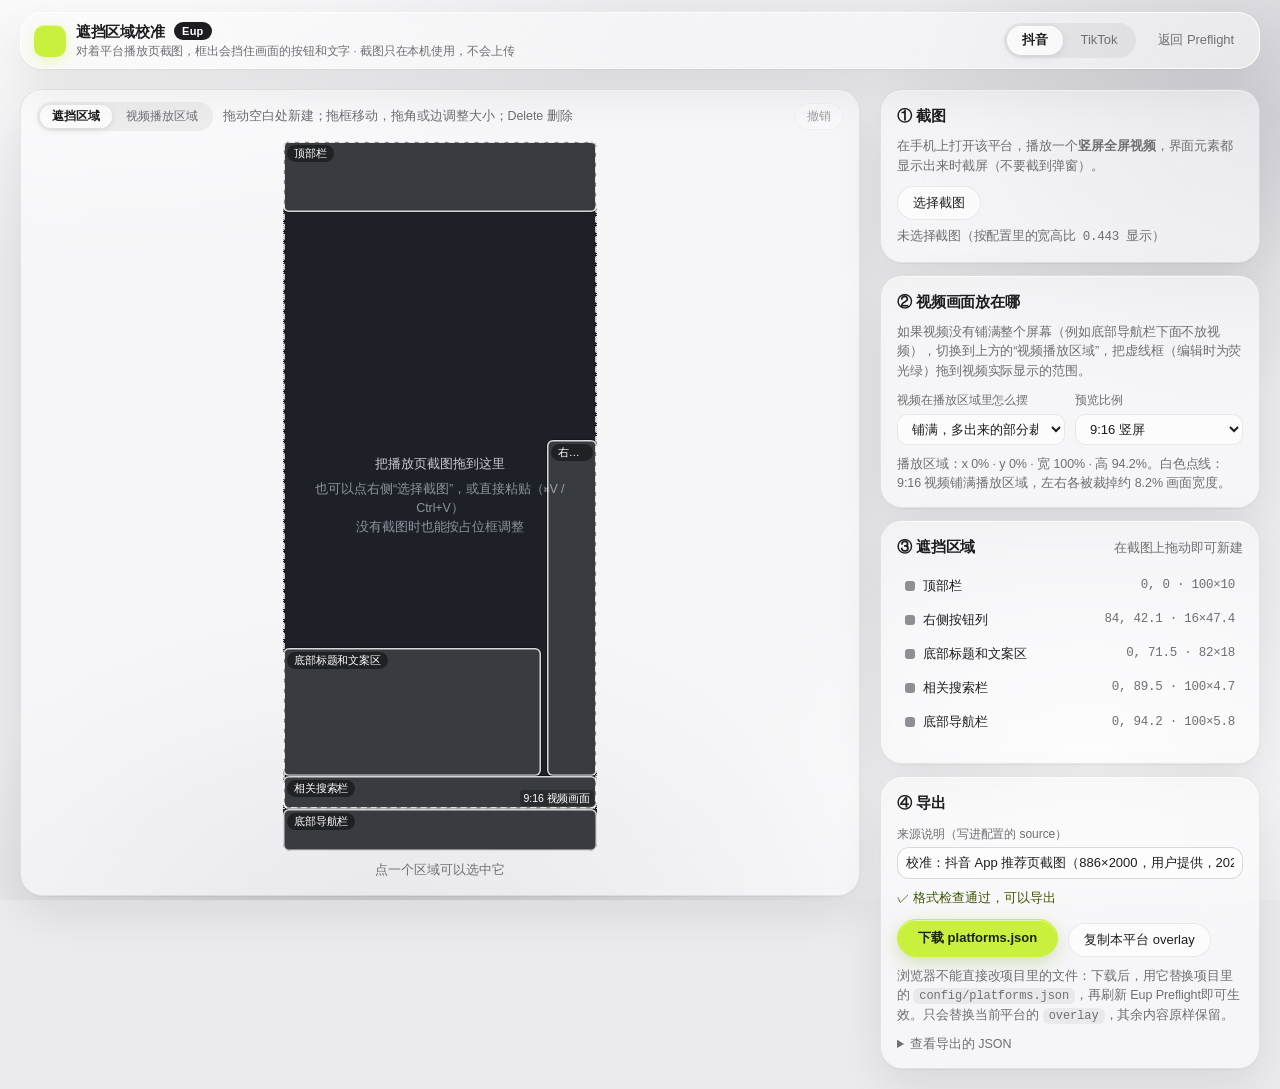
==== commit d60f753d: "顶栏加深浅色切换和中英文切换（默认浅色、中文，选择记在本机浏览器）；整个应用有完整英文界面 - 深浅色：深色样式从“跟随系统”改为由 <html data-theme="dark"> 控制，顶栏月亮 " ====
--- a/calibrate.html
+++ b/calibrate.html
@@ -5,6 +5,7 @@
   <meta name="viewport" content="width=device-width, initial-scale=1">
   <link rel="icon" href="data:image/svg+xml,%3Csvg%20xmlns%3D%22http%3A%2F%2Fwww.w3.org%2F2000%2Fsvg%22%20viewBox%3D%220%200%2024%2024%22%3E%3Crect%20width%3D%2224%22%20height%3D%2224%22%20rx%3D%226.5%22%20fill%3D%22%23C8F03C%22%2F%3E%3C%2Fsvg%3E">
   <title>遮挡区域校准 · Eup Preflight</title>
+  <script>try { if (localStorage.getItem('theme') === 'dark') document.documentElement.dataset.theme = 'dark'; } catch (e) { /* 读不到就用浅色 */ }</script>
   <link rel="stylesheet" href="css/base.css">
   <link rel="stylesheet" href="css/calibrate.css">
 </head>
--- a/css/base.css
+++ b/css/base.css
@@ -11,7 +11,7 @@
 
 /* ---------- 颜色与尺寸（自动适配深色模式） ---------- */
 :root {
-  color-scheme: light dark;
+  color-scheme: light;
   --bg: #ececef;
   --surface: rgba(255, 255, 255, .62);     /* 玻璃内部的卡片、输入框 */
   --fill: rgba(0, 0, 0, .05);               /* 轻底色：分段控件轨道、悬停 */
@@ -58,45 +58,46 @@
   --glass-blur: blur(28px) saturate(170%);
   --press: rgba(0, 0, 0, .08);
   --font: -apple-system, BlinkMacSystemFont, "SF Pro Text", "SF Pro Display", "PingFang SC", "Hiragino Sans GB", "Microsoft YaHei", sans-serif;
-}
-@media (prefers-color-scheme: dark) {
-  :root {
-    --bg: #0a0a0b;
-    --surface: rgba(255, 255, 255, .06);
-    --fill: rgba(255, 255, 255, .08);
-    --text: #f5f5f7;
-    --muted: #a1a1a6;
-    --subtle: #7c7c80;
-    --line: rgba(255, 255, 255, .09);
-    --line-strong: rgba(255, 255, 255, .16);
-    --accent: #f5f5f7;
-    --accent-weak: rgba(255, 255, 255, .10);
-    --on-accent: #0a0a0b;
-    --pass: #C8F03C; --pass-bg: rgba(200, 240, 60, .16);
-    --warn: #b5b5ba; --warn-bg: rgba(255, 255, 255, .12);
-    --fail: #f5f5f7; --fail-bg: rgba(255, 255, 255, .1);
-    --on-fail: #111113;
-    --info: #d1d1d6; --info-bg: rgba(255, 255, 255, .08);
-    --na: #8e8e93;   --na-bg: rgba(255, 255, 255, .06);
-    --glass: rgba(38, 38, 42, .46);
-    --glass-strong: rgba(58, 58, 62, .72);
-    --glass-hi: rgba(255, 255, 255, .22);
-    --glass-lo: rgba(255, 255, 255, .04);
-    --glass-shadow: inset 0 1px 0 rgba(255, 255, 255, .12), 0 1px 2px rgba(0, 0, 0, .35), 0 18px 50px rgba(0, 0, 0, .5);
-    --glass-noise-op: .05;
-    --glass-lit: rgba(255, 255, 255, .09);
-    --brand-ink: #C8F03C;
-    --brand-glow: rgba(200, 240, 60, .45);
-    --press: rgba(255, 255, 255, .1);
-  }
-}
-@media (prefers-color-scheme: dark) {
-  .btn { box-shadow: inset 0 1px 0 rgba(255, 255, 255, .06); }
-  .seg button.on { box-shadow: 0 2px 8px rgba(0, 0, 0, .35), inset 0 1px 0 rgba(255, 255, 255, .1); }
-}
+  /* 等宽：参数、编号、小字标注用，像仪器读数；等宽字体里没有中文，中文自动落到 --font 的字体上 */
+  --mono: ui-monospace, "SF Mono", "JetBrains Mono", Menlo, Consolas, "PingFang SC", "Hiragino Sans GB", "Microsoft YaHei", monospace;
+}
+/* 深色模式：顶栏的切换键在 <html> 上设 data-theme="dark"（默认浅色，不跟随系统；见 js/core/prefs.js） */
+:root[data-theme="dark"] {
+  color-scheme: dark;
+  --bg: #0a0a0b;
+  --surface: rgba(255, 255, 255, .06);
+  --fill: rgba(255, 255, 255, .08);
+  --text: #f5f5f7;
+  --muted: #a1a1a6;
+  --subtle: #7c7c80;
+  --line: rgba(255, 255, 255, .09);
+  --line-strong: rgba(255, 255, 255, .16);
+  --accent: #f5f5f7;
+  --accent-weak: rgba(255, 255, 255, .10);
+  --on-accent: #0a0a0b;
+  --pass: #C8F03C; --pass-bg: rgba(200, 240, 60, .16);
+  --warn: #b5b5ba; --warn-bg: rgba(255, 255, 255, .12);
+  --fail: #f5f5f7; --fail-bg: rgba(255, 255, 255, .1);
+  --on-fail: #111113;
+  --info: #d1d1d6; --info-bg: rgba(255, 255, 255, .08);
+  --na: #8e8e93;   --na-bg: rgba(255, 255, 255, .06);
+  --glass: rgba(38, 38, 42, .46);
+  --glass-strong: rgba(58, 58, 62, .72);
+  --glass-hi: rgba(255, 255, 255, .22);
+  --glass-lo: rgba(255, 255, 255, .04);
+  --glass-shadow: inset 0 1px 0 rgba(255, 255, 255, .12), 0 1px 2px rgba(0, 0, 0, .35), 0 18px 50px rgba(0, 0, 0, .5);
+  --glass-noise-op: .05;
+  --glass-lit: rgba(255, 255, 255, .09);
+  --brand-ink: #C8F03C;
+  --brand-glow: rgba(200, 240, 60, .45);
+  --press: rgba(255, 255, 255, .1);
+}
+:root[data-theme="dark"] .btn { box-shadow: inset 0 1px 0 rgba(255, 255, 255, .06); }
+:root[data-theme="dark"] .seg button.on { box-shadow: 0 2px 8px rgba(0, 0, 0, .35), inset 0 1px 0 rgba(255, 255, 255, .1); }
 
 * { box-sizing: border-box; }
 [hidden] { display: none !important; }
+html.i18n-pending body { visibility: hidden; } /* 英文模式：翻译完成前不显示，免得先闪一下中文 */
 body:not(.show-tech) .tech-detail { display: none !important; } /* 技术细节：在「高级」里打开后才显示 */ /* 有些元素设置了 display，确保 hidden 属性仍然生效 */
 html { -webkit-text-size-adjust: 100%; }
 body {
@@ -111,22 +112,41 @@
     var(--bg);
   background-attachment: fixed;
 }
-@media (prefers-color-scheme: dark) {
-  body {
-    background:
-      radial-gradient(60vw 50vh at 8% -5%, rgba(90, 90, 98, .55), transparent 70%),
-      radial-gradient(45vw 45vh at 100% 12%, rgba(60, 60, 66, .6), transparent 70%),
-      radial-gradient(55vw 50vh at 30% 105%, rgba(70, 70, 78, .45), transparent 70%),
-      radial-gradient(40vw 40vh at 85% 85%, rgba(40, 40, 44, .7), transparent 70%),
-      var(--bg);
-    background-attachment: fixed;
-  }
+:root[data-theme="dark"] body {
+  background:
+    radial-gradient(60vw 50vh at 8% -5%, rgba(90, 90, 98, .55), transparent 70%),
+    radial-gradient(45vw 45vh at 100% 12%, rgba(60, 60, 66, .6), transparent 70%),
+    radial-gradient(55vw 50vh at 30% 105%, rgba(70, 70, 78, .45), transparent 70%),
+    radial-gradient(40vw 40vh at 85% 85%, rgba(40, 40, 44, .7), transparent 70%),
+    var(--bg);
+  background-attachment: fixed;
 }
 h3 { font-size: 15px; font-weight: 600; margin: 0; letter-spacing: -.01em; }
 code { font: 12px ui-monospace, "SF Mono", Menlo, monospace; background: var(--fill); padding: 1px 6px; border-radius: 6px; }
 a { color: var(--text); text-underline-offset: 3px; }
 .hint { color: var(--muted); font-size: 12.5px; }
-.num { font-variant-numeric: tabular-nums; }
+.num { font-family: var(--mono); font-variant-numeric: tabular-nums; letter-spacing: -.02em; }
+/* 等宽小字标注：步骤编号、参数代号（RES / FPS …），像仪器面板上的刻字 */
+.mono-tag { font: 500 11px/1.4 var(--mono); letter-spacing: .06em; color: var(--subtle); font-style: normal; }
+.sr-only { position: absolute; width: 1px; height: 1px; margin: -1px; padding: 0; overflow: hidden; clip: rect(0 0 0 0); white-space: nowrap; border: 0; }
+
+/* ---------- 取景器角标：四角各一个细 + ，表示“这块区域正在被检查” ----------
+   用法：元素加 .vf（需要能做定位容器；::after 没被占用）。--vf-inset 是角标外框相对元素的内缩（负数 = 画在元素外面），
+   + 的中心在外框四角往里 5px 处；--vf-color 是线的颜色 */
+.vf { position: relative; }
+.vf::after {
+  --c: var(--vf-color, var(--subtle));
+  content: ""; position: absolute; inset: var(--vf-inset, -10px); pointer-events: none; z-index: 3;
+  background:
+    linear-gradient(var(--c), var(--c)) left 0 top 5px / 11px 1px no-repeat,
+    linear-gradient(var(--c), var(--c)) left 5px top 0 / 1px 11px no-repeat,
+    linear-gradient(var(--c), var(--c)) right 0 top 5px / 11px 1px no-repeat,
+    linear-gradient(var(--c), var(--c)) right 5px top 0 / 1px 11px no-repeat,
+    linear-gradient(var(--c), var(--c)) left 0 bottom 5px / 11px 1px no-repeat,
+    linear-gradient(var(--c), var(--c)) left 5px bottom 0 / 1px 11px no-repeat,
+    linear-gradient(var(--c), var(--c)) right 0 bottom 5px / 11px 1px no-repeat,
+    linear-gradient(var(--c), var(--c)) right 5px bottom 0 / 1px 11px no-repeat;
+}
 ::selection { background: rgba(120, 120, 128, .3); }
 
 /* ---------- 液态玻璃：大块容器用 .glass ---------- */
@@ -188,10 +208,8 @@
 }
 .has-thumb.has-thumb.steps > .seg-thumb { border-radius: 16px; box-shadow: 0 4px 14px rgba(0, 0, 0, .08), inset 0 1px 0 rgba(255, 255, 255, .55); }
 .has-thumb.has-thumb.subtabs > .seg-thumb { background: var(--surface); box-shadow: 0 1px 2px rgba(0, 0, 0, .08); }
-@media (prefers-color-scheme: dark) {
-  .has-thumb.has-thumb > .seg-thumb { box-shadow: 0 2px 8px rgba(0, 0, 0, .35), inset 0 1px 0 rgba(255, 255, 255, .1); }
-  .has-thumb.has-thumb.steps > .seg-thumb { box-shadow: 0 4px 14px rgba(0, 0, 0, .35), inset 0 1px 0 rgba(255, 255, 255, .1); }
-}
+:root[data-theme="dark"] .has-thumb.has-thumb > .seg-thumb { box-shadow: 0 2px 8px rgba(0, 0, 0, .35), inset 0 1px 0 rgba(255, 255, 255, .1); }
+:root[data-theme="dark"] .has-thumb.has-thumb.steps > .seg-thumb { box-shadow: 0 4px 14px rgba(0, 0, 0, .35), inset 0 1px 0 rgba(255, 255, 255, .1); }
 
 select, input[type=number], input[type=text], textarea {
   font: inherit; font-size: 13px; color: var(--text); background: var(--surface);
@@ -232,6 +250,11 @@
 .brand-name { font-weight: 700; font-size: 15px; letter-spacing: -.02em; }
 .brand-sub { font-size: 11.5px; color: var(--muted); }
 .top-actions { display: flex; align-items: center; gap: 6px; }
+/* 深浅色切换：只有图标的方形按钮；浅色时显示月亮，深色时显示太阳 */
+.icon-btn { width: 34px; padding: 0; display: inline-grid; place-items: center; }
+.icon-btn svg { fill: none; stroke: currentColor; stroke-width: 1.8; stroke-linecap: round; stroke-linejoin: round; }
+.icon-btn .i-sun, :root[data-theme="dark"] .icon-btn .i-moon { display: none; }
+:root[data-theme="dark"] .icon-btn .i-sun { display: block; }
 /* 个人标签 Eup：黑色小胶囊（深色模式下反白） */
 .brand-tag {
   display: inline-block; margin-left: 6px; padding: 0 8px; border-radius: 999px; vertical-align: 2px;
@@ -253,8 +276,10 @@
   padding: 6px; border-radius: 18px; background: var(--glass-strong); z-index: 30;
 }
 .menu > * { position: relative; z-index: 1; }
-.menu-item { display: flex; flex-direction: column; gap: 1px; width: 100%; text-align: left; border: 0; background: none; font: inherit; color: var(--text); padding: 8px 10px; border-radius: 12px; cursor: pointer; }
+.menu-item { display: flex; align-items: center; gap: 10px; width: 100%; text-align: left; border: 0; background: none; font: inherit; color: var(--text); padding: 8px 10px; border-radius: 12px; cursor: pointer; }
 .menu-item:hover { background: var(--fill); }
+.menu-item .m-txt { flex: 1; min-width: 0; display: flex; flex-direction: column; gap: 1px; }
+.menu-item .r-thumb { width: 30px; height: 40px; border-radius: 7px; }
 .menu-item .m-name { font-size: 13px; font-weight: 500; overflow: hidden; text-overflow: ellipsis; white-space: nowrap; }
 .menu-item .m-sub { font-size: 11.5px; color: var(--muted); }
 .menu-item.on .m-name::after { content: " \00B7  \5F53\524D"; color: var(--muted); font-weight: 400; }
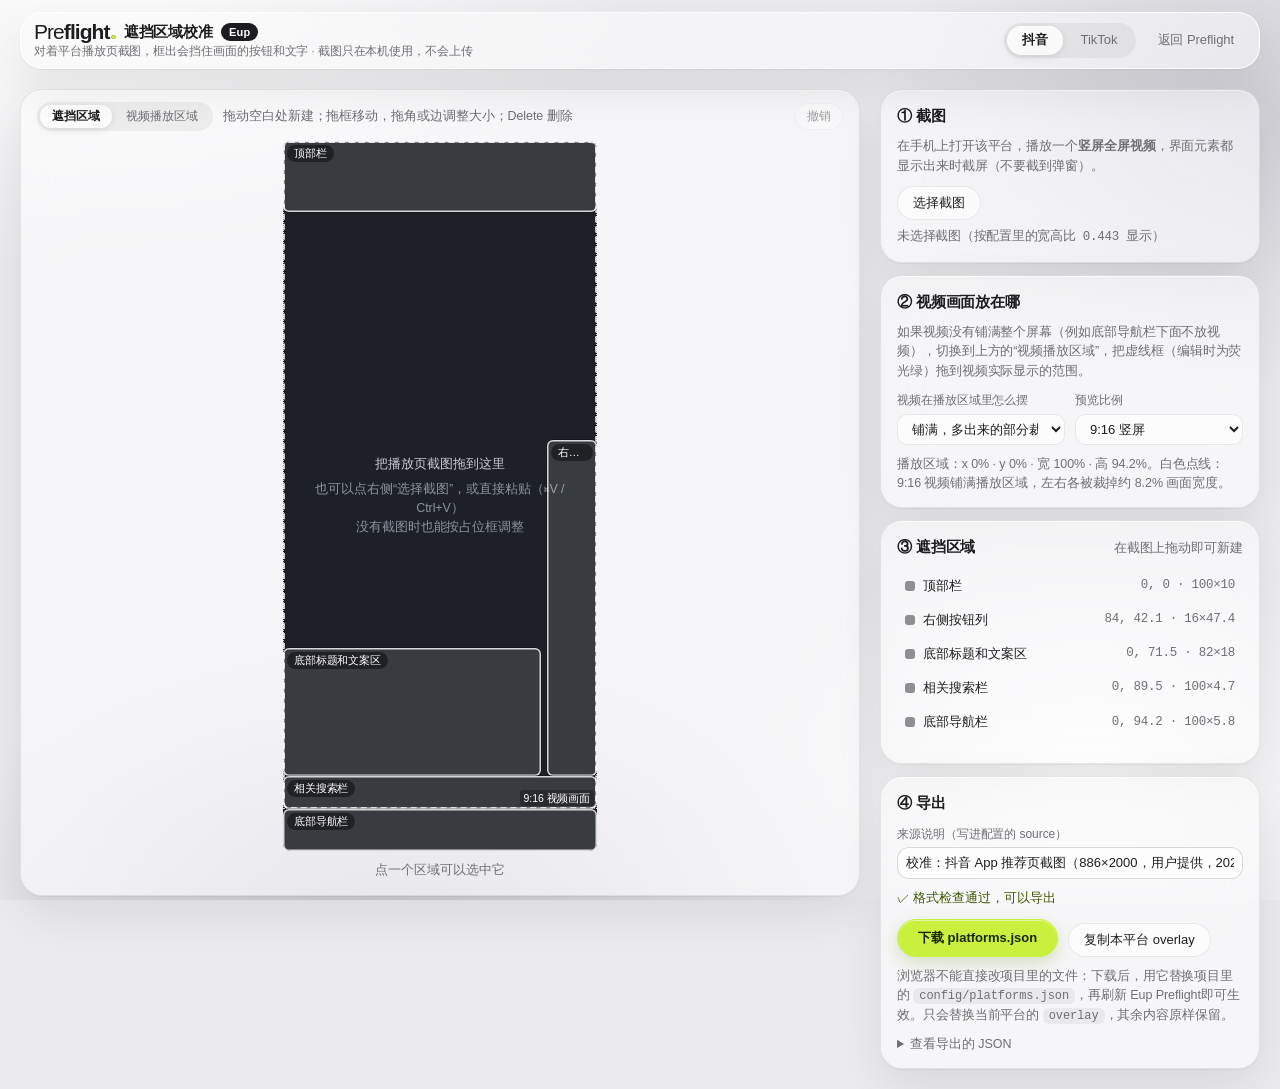
==== commit 5ab6fe0a: "去掉 logo 色块，名字改成字标：Pre 细体 + flight 粗体 + 荧光绿圆点 - 顶栏、页脚、校准页用同一个字标（css/base.css 的 .wordmark），读屏软件读“Prefl" ====
--- a/calibrate.html
+++ b/calibrate.html
@@ -3,7 +3,7 @@
 <head>
   <meta charset="utf-8">
   <meta name="viewport" content="width=device-width, initial-scale=1">
-  <link rel="icon" href="data:image/svg+xml,%3Csvg%20xmlns%3D%22http%3A%2F%2Fwww.w3.org%2F2000%2Fsvg%22%20viewBox%3D%220%200%2024%2024%22%3E%3Crect%20width%3D%2224%22%20height%3D%2224%22%20rx%3D%226.5%22%20fill%3D%22%23C8F03C%22%2F%3E%3C%2Fsvg%3E">
+  <link rel="icon" href="data:image/svg+xml,%3Csvg%20xmlns%3D%22http%3A%2F%2Fwww.w3.org%2F2000%2Fsvg%22%20viewBox%3D%220%200%2024%2024%22%3E%3Crect%20width%3D%2224%22%20height%3D%2224%22%20rx%3D%226.5%22%20fill%3D%22%23141414%22%2F%3E%3Cpath%20fill%3D%22%23fff%22%20fill-rule%3D%22evenodd%22%20d%3D%22M6.5%205h5.4a4.7%204.7%200%200%201%200%209.4H9.8V19H6.5ZM9.8%207.9v3.6h1.9a1.8%201.8%200%200%200%200-3.6Z%22%2F%3E%3Ccircle%20cx%3D%2217.6%22%20cy%3D%2217%22%20r%3D%222.2%22%20fill%3D%22%23C8F03C%22%2F%3E%3C%2Fsvg%3E">
   <title>遮挡区域校准 · Eup Preflight</title>
   <script>try { if (localStorage.getItem('theme') === 'dark') document.documentElement.dataset.theme = 'dark'; } catch (e) { /* 读不到就用浅色 */ }</script>
   <link rel="stylesheet" href="css/base.css">
@@ -13,9 +13,8 @@
   <!-- ===== 顶栏 ===== -->
   <header class="topbar glass">
     <div class="brand">
-      <span class="logo" aria-hidden="true"></span>
       <div>
-        <div class="brand-name">遮挡区域校准 <span class="brand-tag" title="Eup 的个人作品">Eup</span></div>
+        <div class="brand-name"><span class="sr-only">Preflight</span><span class="wordmark" aria-hidden="true"><span class="wm-pre">Pre</span><span class="wm-flight">flight</span><span class="wm-dot"></span></span><span class="brand-page">遮挡区域校准</span><span class="brand-tag" title="Eup 的个人作品">Eup</span></div>
         <div class="brand-sub">对着平台播放页截图，框出会挡住画面的按钮和文字 · 截图只在本机使用，不会上传</div>
       </div>
     </div>
--- a/css/base.css
+++ b/css/base.css
@@ -130,23 +130,6 @@
 .mono-tag { font: 500 11px/1.4 var(--mono); letter-spacing: .06em; color: var(--subtle); font-style: normal; }
 .sr-only { position: absolute; width: 1px; height: 1px; margin: -1px; padding: 0; overflow: hidden; clip: rect(0 0 0 0); white-space: nowrap; border: 0; }
 
-/* ---------- 取景器角标：四角各一个细 + ，表示“这块区域正在被检查” ----------
-   用法：元素加 .vf（需要能做定位容器；::after 没被占用）。--vf-inset 是角标外框相对元素的内缩（负数 = 画在元素外面），
-   + 的中心在外框四角往里 5px 处；--vf-color 是线的颜色 */
-.vf { position: relative; }
-.vf::after {
-  --c: var(--vf-color, var(--subtle));
-  content: ""; position: absolute; inset: var(--vf-inset, -10px); pointer-events: none; z-index: 3;
-  background:
-    linear-gradient(var(--c), var(--c)) left 0 top 5px / 11px 1px no-repeat,
-    linear-gradient(var(--c), var(--c)) left 5px top 0 / 1px 11px no-repeat,
-    linear-gradient(var(--c), var(--c)) right 0 top 5px / 11px 1px no-repeat,
-    linear-gradient(var(--c), var(--c)) right 5px top 0 / 1px 11px no-repeat,
-    linear-gradient(var(--c), var(--c)) left 0 bottom 5px / 11px 1px no-repeat,
-    linear-gradient(var(--c), var(--c)) left 5px bottom 0 / 1px 11px no-repeat,
-    linear-gradient(var(--c), var(--c)) right 0 bottom 5px / 11px 1px no-repeat,
-    linear-gradient(var(--c), var(--c)) right 5px bottom 0 / 1px 11px no-repeat;
-}
 ::selection { background: rgba(120, 120, 128, .3); }
 
 /* ---------- 液态玻璃：大块容器用 .glass ---------- */
@@ -241,15 +224,40 @@
 }
 .topbar > * { position: relative; z-index: 1; }
 .brand { display: flex; align-items: center; gap: 10px; min-width: 0; border: 0; background: none; padding: 0; font: inherit; color: inherit; text-align: left; cursor: pointer; border-radius: 12px; }
-.brand-txt, .brand-name, .brand-sub { display: block; }
-.brand:hover .logo { transform: scale(1.06); }
-.logo { transition: transform var(--dur-fast) var(--ease); }
+.brand-txt, .brand-sub { display: block; }
+.brand-name { display: flex; align-items: center; gap: 8px; }
 body.on-hero .brand-sub { display: none; } /* 首屏有大标题，顶栏副标题只在工作台显示 */
-/* logo 暂用品牌色色块占位；换正式 logo 时只改这里、.sign-mark 和各页面的 favicon */
-.logo { width: 32px; height: 32px; border-radius: 10px; background: var(--brand); flex: none; box-shadow: inset 0 1px 0 rgba(255, 255, 255, .5), 0 4px 14px var(--brand-glow); }
-.brand-name { font-weight: 700; font-size: 15px; letter-spacing: -.02em; }
+/* 字标：没有 logo 图形，名字本身就是标志——Pre 细体、flight 粗体，结尾一颗品牌色圆点代替句号。
+   各页面的标签页图标（favicon）用同一套元素：深色圆角方块里白色 P + 荧光绿圆点 */
+.wordmark { display: inline-flex; align-items: baseline; font-family: "SF Pro Display", var(--font); font-size: 21px; line-height: 1; letter-spacing: -.045em; color: var(--text); white-space: nowrap; }
+.wm-pre { font-weight: 300; }
+.wm-flight { font-weight: 800; }
+.wm-dot {
+  display: inline-block; width: .22em; height: .22em; margin-left: .08em; border-radius: 50%; flex: none;
+  background: var(--brand); box-shadow: inset 0 0 0 1px rgba(0, 0, 0, .14); /* 浅色背景上加一圈细边，免得荧光绿点看不清 */
+  transition: transform var(--dur-fast) var(--ease), box-shadow var(--dur-fast) var(--ease);
+}
+:root[data-theme="dark"] .wm-dot { box-shadow: 0 0 6px var(--brand-glow); }
+.brand:hover .wm-dot { transform: scale(1.3); box-shadow: 0 0 10px var(--brand-glow); }
+.wordmark.sm { font-size: 14px; }
+.brand-page { font-size: 15px; font-weight: 600; letter-spacing: -.01em; white-space: nowrap; }
+.brand-name .brand-tag { margin-left: 0; vertical-align: 0; }
 .brand-sub { font-size: 11.5px; color: var(--muted); }
 .top-actions { display: flex; align-items: center; gap: 6px; }
+/* 主页面的顶栏分三组：左 = 品牌 + 首页，中 = 发布到哪个平台（居中），右 = 工具 | 偏好 */
+.app-bar { display: grid; grid-template-columns: minmax(0, 1fr) auto minmax(0, 1fr); }
+.bar-left, .bar-right { display: flex; align-items: center; gap: 4px; min-width: 0; }
+.bar-left { gap: 10px; }
+.bar-right { grid-column: -2 / -1; justify-content: flex-end; } /* 固定在最后一列：首屏隐藏中间的平台切换时也不会挪到中间 */
+.bar-center { display: flex; align-items: center; gap: 10px; }
+.bar-label { font-size: 12px; color: var(--muted); white-space: nowrap; }
+.bar-div { width: 1px; height: 18px; margin: 0 6px; background: var(--line-strong); }
+/* 图标 + 文字的按钮（首页、最近、高级）；在首屏 / 菜单展开时高亮 */
+.bar-btn { display: inline-flex; align-items: center; gap: 6px; }
+.bar-btn svg { flex: none; fill: none; stroke: currentColor; stroke-width: 1.8; stroke-linecap: round; stroke-linejoin: round; }
+.lang-btn { font: 600 12px/1 var(--mono); letter-spacing: .02em; }
+/* 首屏：只留品牌、语言和深浅色；首页按钮（已经在首页了）和平台切换、最近、高级（检查视频时才用）进入工作台再出现 */
+body.on-hero #homeNav, body.on-hero .bar-center, body.on-hero .bar-right .menu-wrap, body.on-hero #advBtn, body.on-hero .bar-div, body.on-hero #advPanel { display: none; }
 /* 深浅色切换：只有图标的方形按钮；浅色时显示月亮，深色时显示太阳 */
 .icon-btn { width: 34px; padding: 0; display: inline-grid; place-items: center; }
 .icon-btn svg { fill: none; stroke: currentColor; stroke-width: 1.8; stroke-linecap: round; stroke-linejoin: round; }
@@ -262,9 +270,15 @@
   background: var(--accent); color: var(--on-accent);
 }
 /* 页脚署名 */
-.sign { display: flex; align-items: center; justify-content: center; gap: 6px; padding: 4px 0 28px; font-size: 12px; color: var(--muted); }
+.sign { display: flex; flex-direction: column; align-items: center; gap: 10px; padding: 4px 0 28px; font-size: 12px; color: var(--muted); }
+.sign-line { display: flex; flex-wrap: wrap; align-items: center; justify-content: center; gap: 6px; }
+/* 作者联系方式：一行一项，左边等宽小标签 */
+.sign-contact { list-style: none; margin: 0; padding: 0; display: flex; flex-direction: column; gap: 2px; }
+.sign-contact li { display: grid; grid-template-columns: 56px auto; align-items: baseline; gap: 8px; }
+.sign-contact .mono-tag { font-size: 10px; text-align: right; }
 .sign b { color: var(--text); font-weight: 700; }
-.sign-mark { width: 20px; height: 20px; border-radius: 6px; background: var(--brand); }
+.sign-brand { display: inline-flex; align-items: baseline; gap: 6px; }
+.sign-brand .wordmark { color: var(--text); }
 .sign-dot { color: var(--subtle); }
 .sign a { color: inherit; text-decoration: none; }
 .sign a:hover { color: var(--text); text-decoration: underline; }
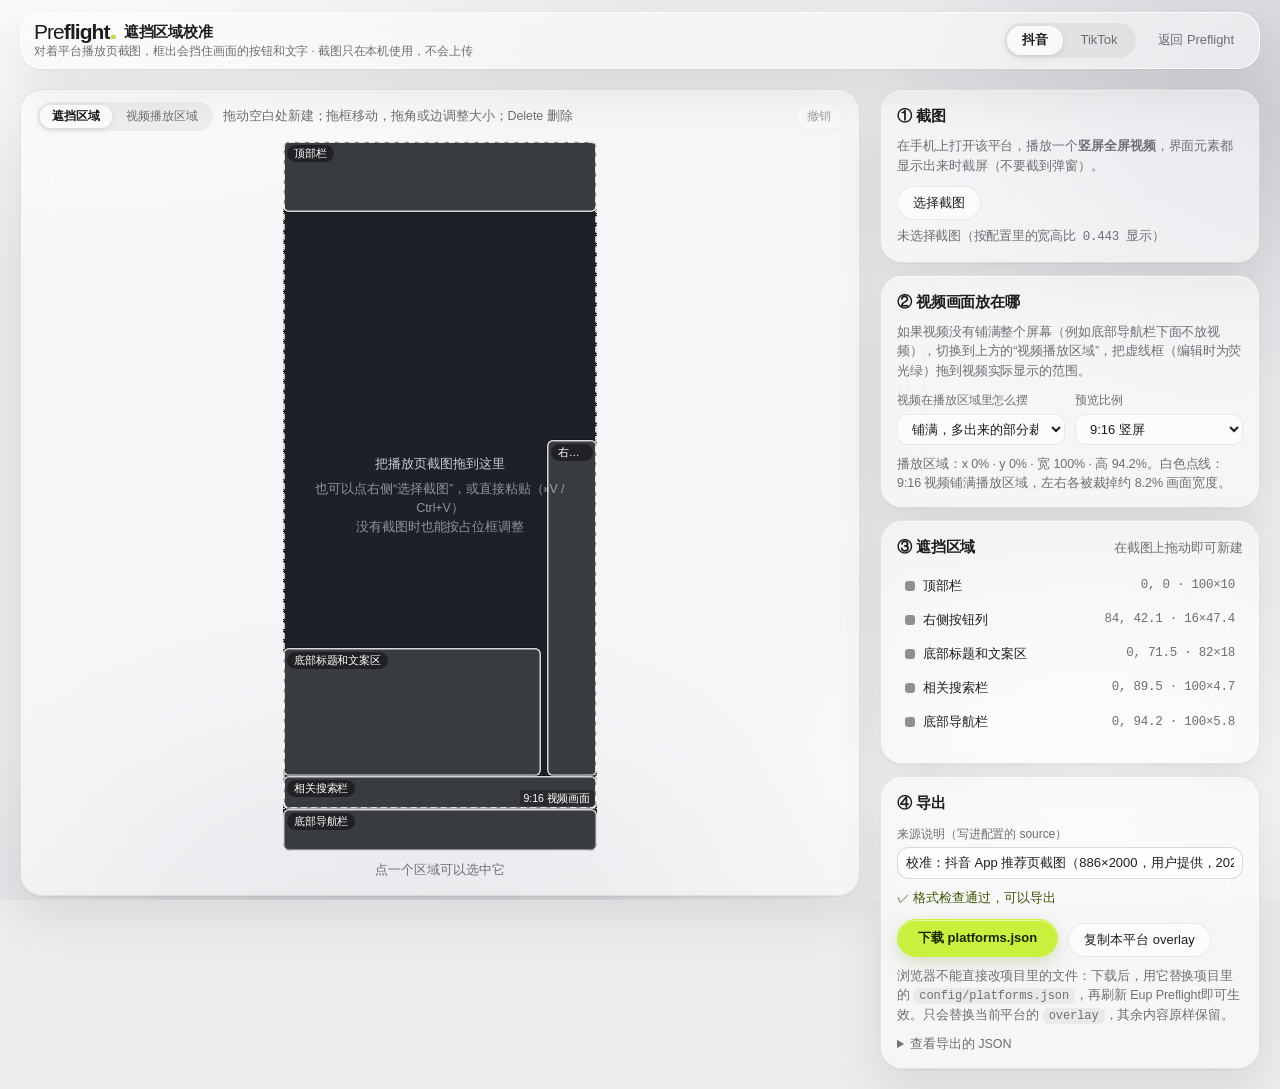
==== commit 31f736bf: "去掉顶栏和校准页字标后面的 Eup 小胶囊（作者署名保留在页脚 made by Eup）；README 截图同步更新 Co-Authored-By: Claude Opus 5.5 <noreply@" ====
--- a/calibrate.html
+++ b/calibrate.html
@@ -14,7 +14,7 @@
   <header class="topbar glass">
     <div class="brand">
       <div>
-        <div class="brand-name"><span class="sr-only">Preflight</span><span class="wordmark" aria-hidden="true"><span class="wm-pre">Pre</span><span class="wm-flight">flight</span><span class="wm-dot"></span></span><span class="brand-page">遮挡区域校准</span><span class="brand-tag" title="Eup 的个人作品">Eup</span></div>
+        <div class="brand-name"><span class="sr-only">Preflight</span><span class="wordmark" aria-hidden="true"><span class="wm-pre">Pre</span><span class="wm-flight">flight</span><span class="wm-dot"></span></span><span class="brand-page">遮挡区域校准</span></div>
         <div class="brand-sub">对着平台播放页截图，框出会挡住画面的按钮和文字 · 截图只在本机使用，不会上传</div>
       </div>
     </div>
--- a/css/base.css
+++ b/css/base.css
@@ -241,7 +241,6 @@
 .brand:hover .wm-dot { transform: scale(1.3); box-shadow: 0 0 10px var(--brand-glow); }
 .wordmark.sm { font-size: 14px; }
 .brand-page { font-size: 15px; font-weight: 600; letter-spacing: -.01em; white-space: nowrap; }
-.brand-name .brand-tag { margin-left: 0; vertical-align: 0; }
 .brand-sub { font-size: 11.5px; color: var(--muted); }
 .top-actions { display: flex; align-items: center; gap: 6px; }
 /* 主页面的顶栏分三组：左 = 品牌 + 首页，中 = 发布到哪个平台（居中），右 = 工具 | 偏好 */
@@ -263,12 +262,6 @@
 .icon-btn svg { fill: none; stroke: currentColor; stroke-width: 1.8; stroke-linecap: round; stroke-linejoin: round; }
 .icon-btn .i-sun, :root[data-theme="dark"] .icon-btn .i-moon { display: none; }
 :root[data-theme="dark"] .icon-btn .i-sun { display: block; }
-/* 个人标签 Eup：黑色小胶囊（深色模式下反白） */
-.brand-tag {
-  display: inline-block; margin-left: 6px; padding: 0 8px; border-radius: 999px; vertical-align: 2px;
-  font-size: 11px; font-weight: 700; line-height: 18px; letter-spacing: .02em;
-  background: var(--accent); color: var(--on-accent);
-}
 /* 页脚署名 */
 .sign { display: flex; flex-direction: column; align-items: center; gap: 10px; padding: 4px 0 28px; font-size: 12px; color: var(--muted); }
 .sign-line { display: flex; flex-wrap: wrap; align-items: center; justify-content: center; gap: 6px; }
